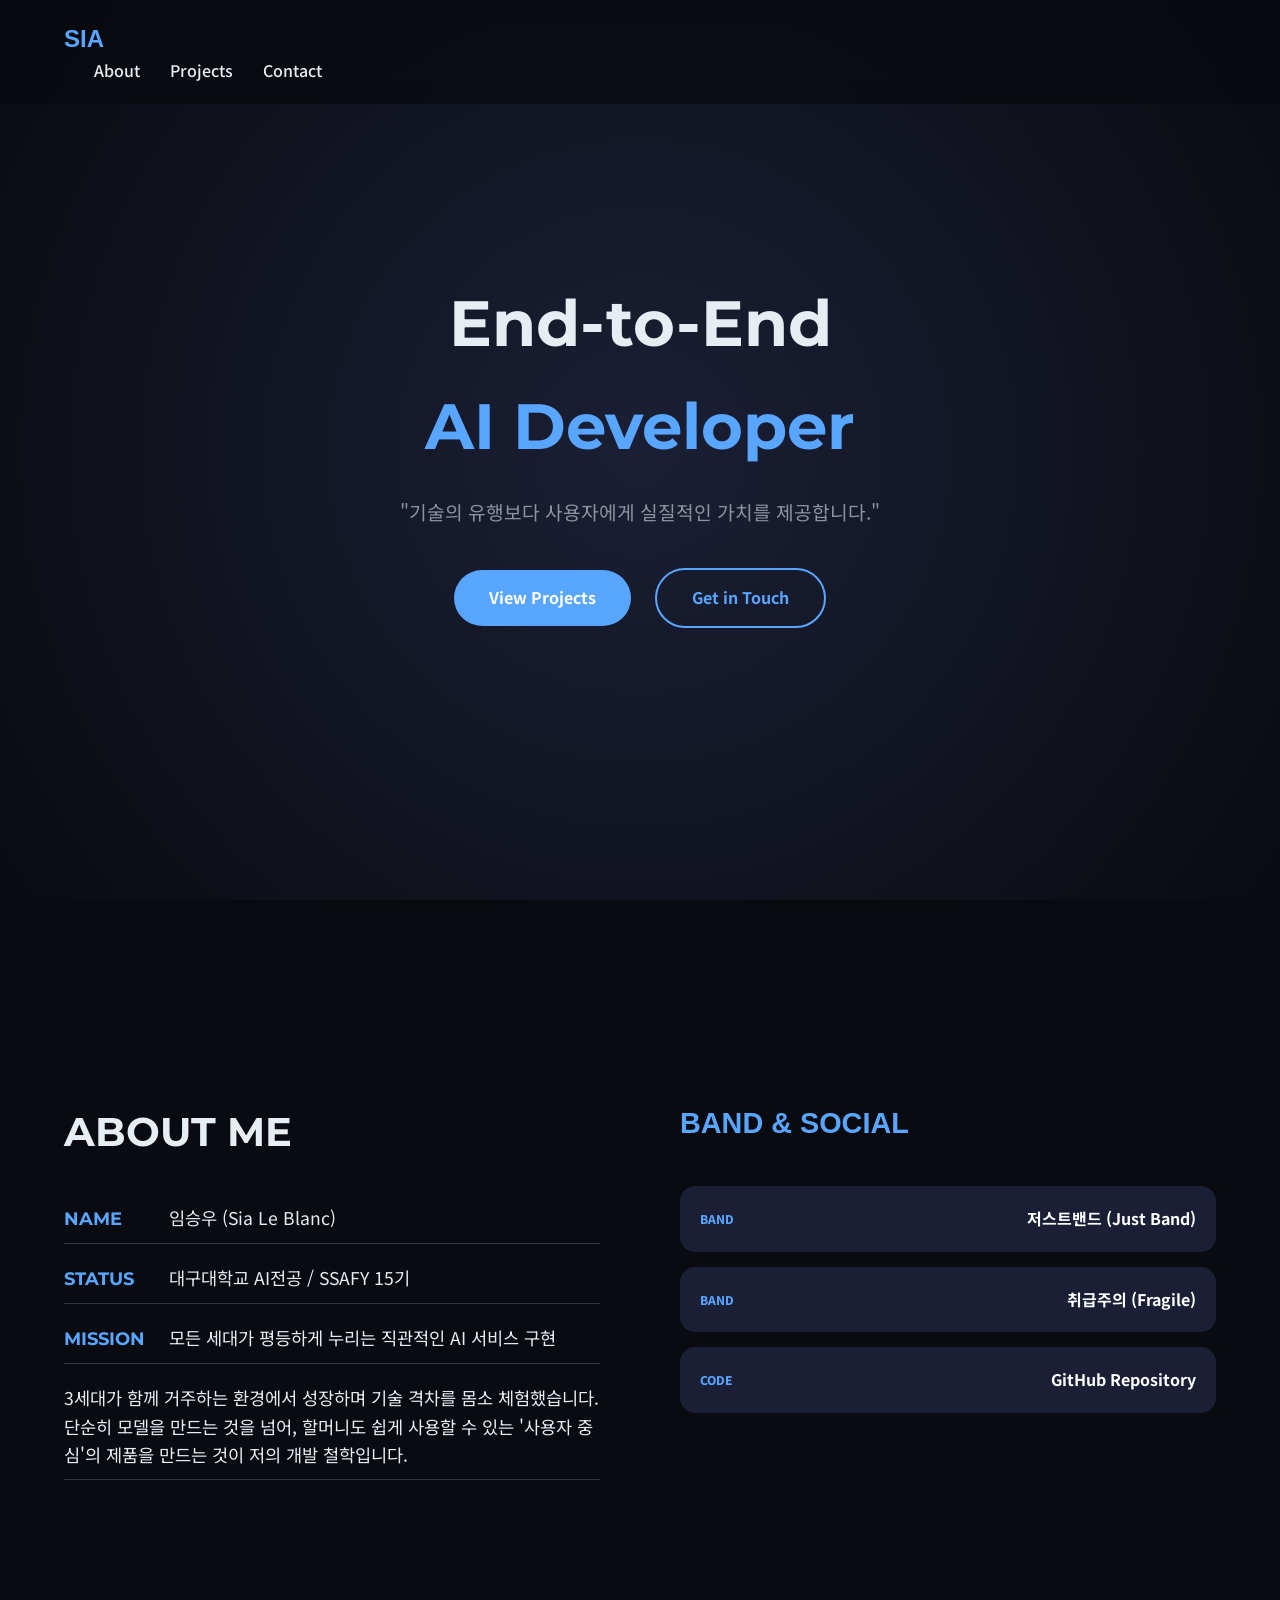
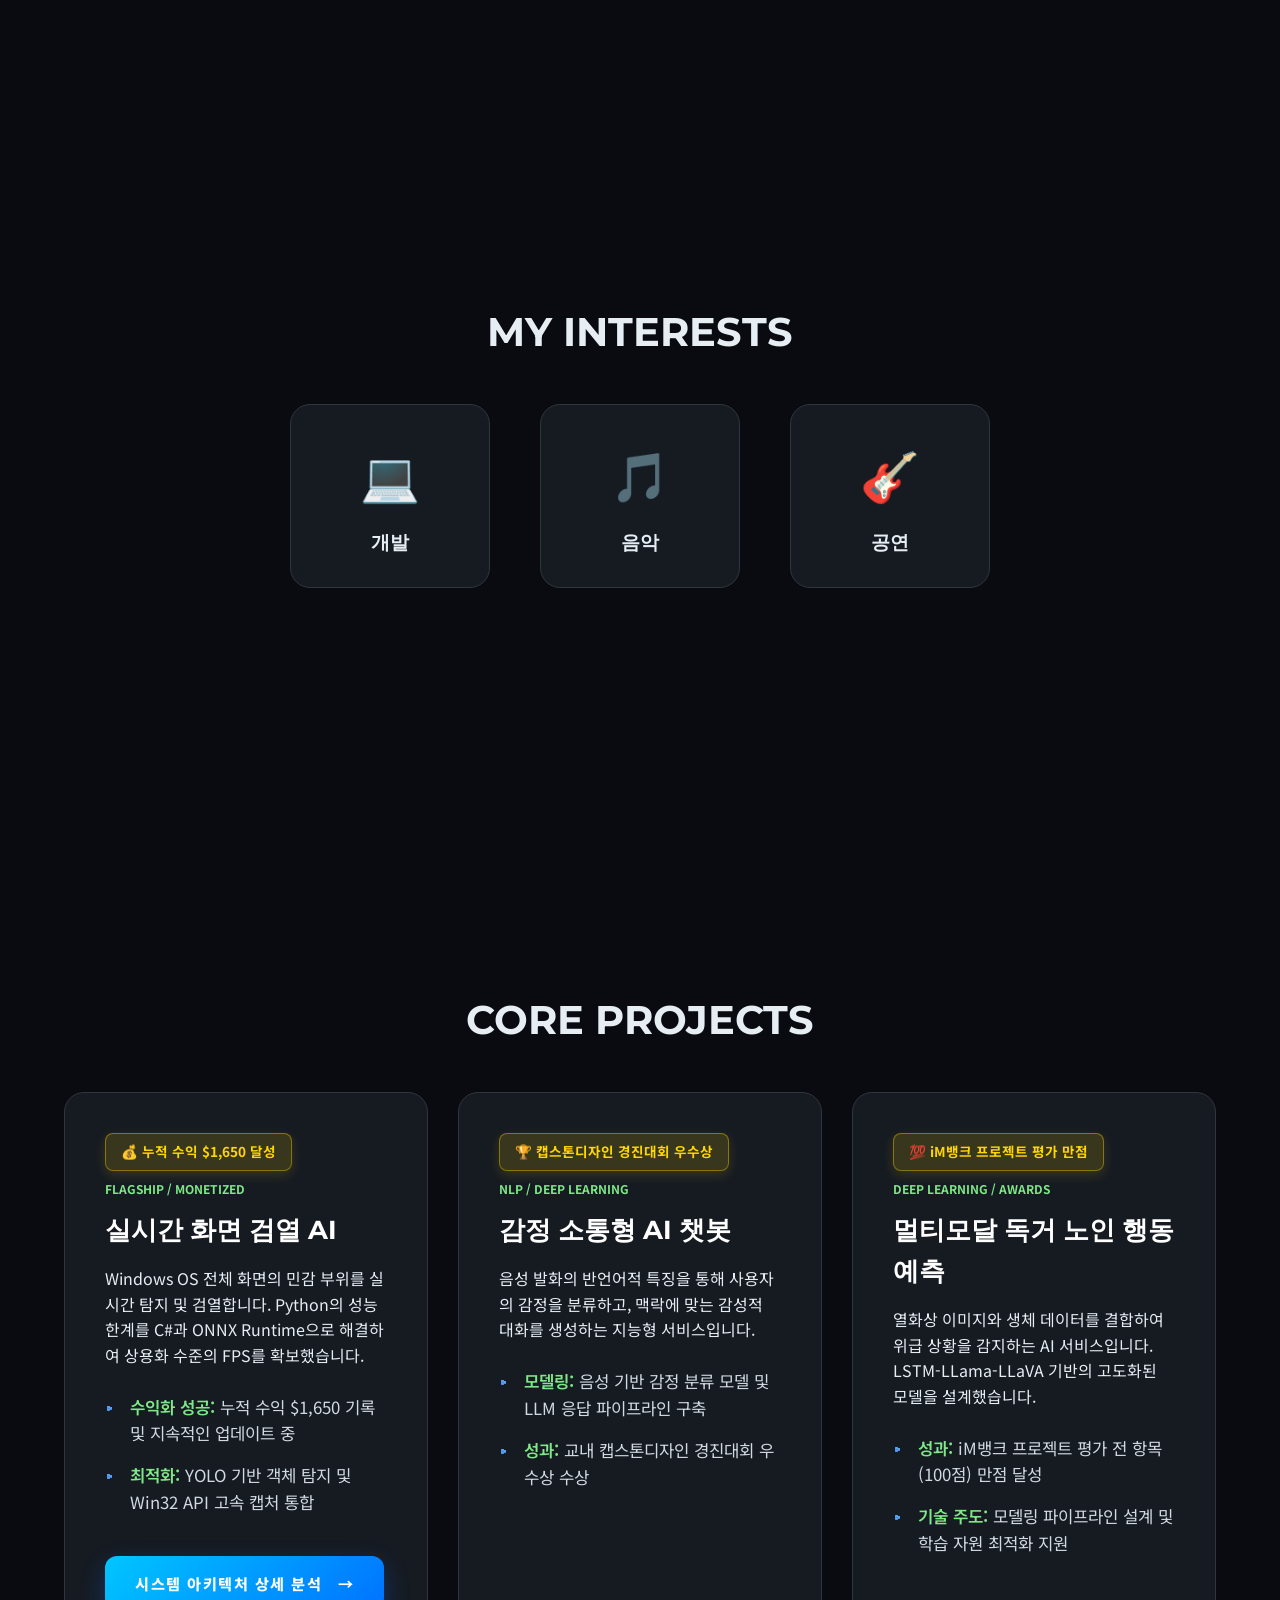
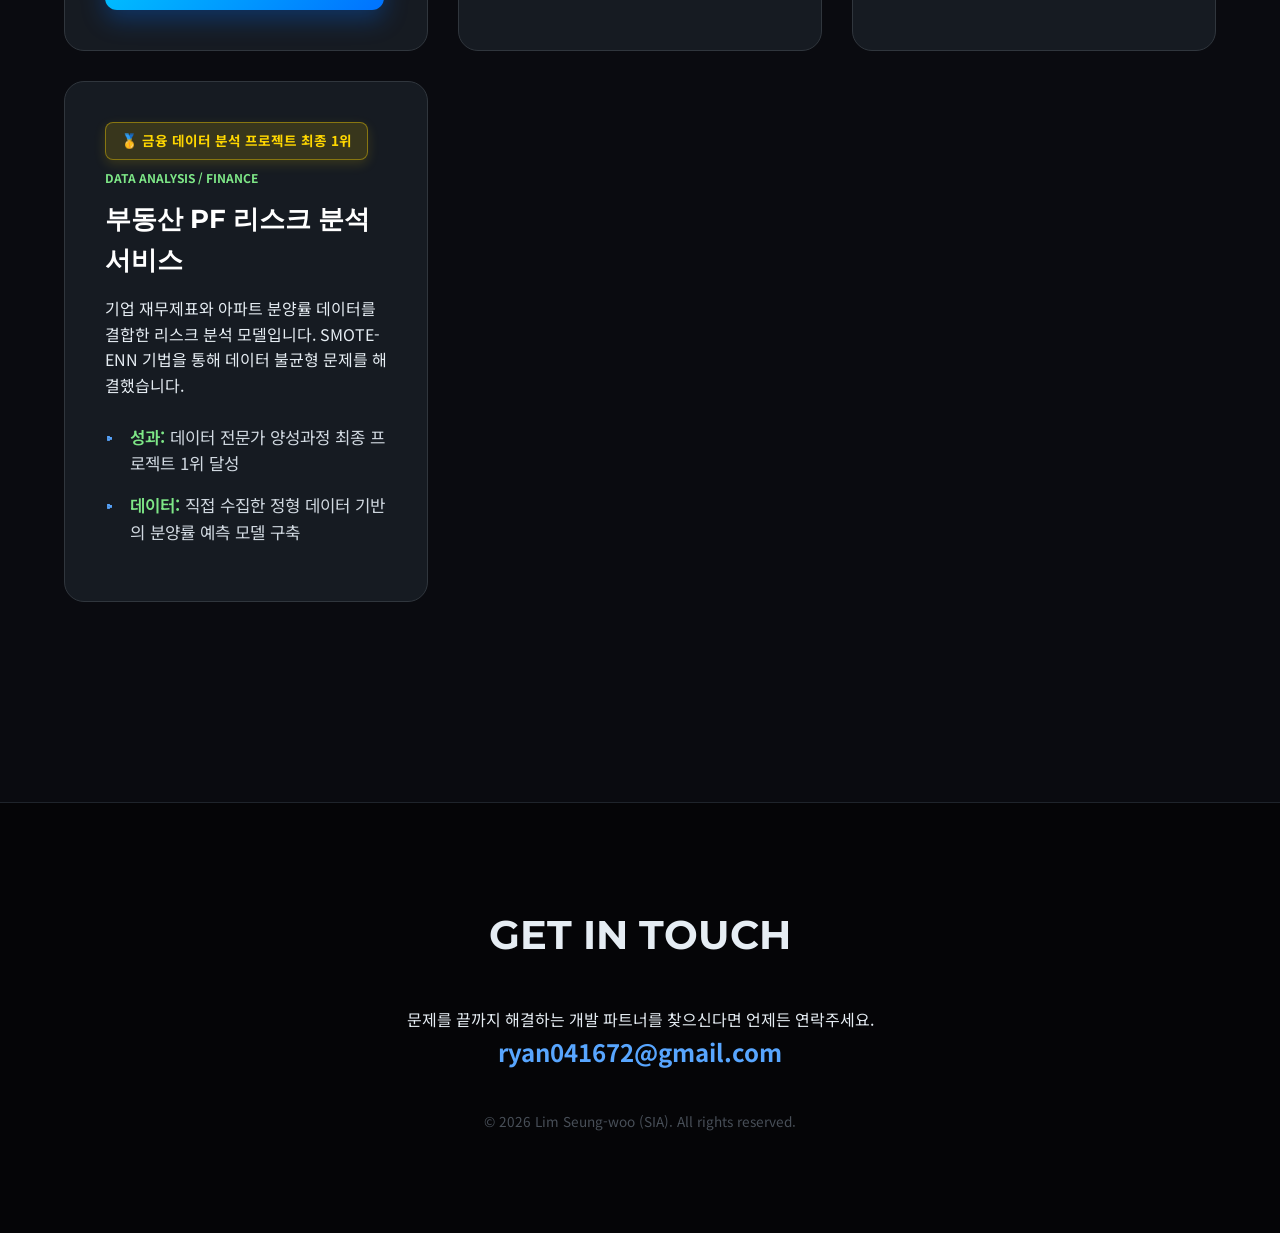
==== index.html @ 37a6b968 "자기소개" ====
<!DOCTYPE html>
<html lang="ko">
<head>
    <meta charset="UTF-8">
    <meta name="viewport" content="width=device-width, initial-scale=1.0">
    <title>임승우 | Sia Le Blanc Portfolio</title>
    
    <link rel="stylesheet" href="style.css">
    
    <link href="https://fonts.googleapis.com/css2?family=Montserrat:wght@700;800&family=Noto+Sans+KR:wght@300;500;700&family=Syncopate:wght@700&display=swap" rel="stylesheet">
    
    <style>
        /* 아키텍처 이동 버튼: 시각적 주목도를 극대화한 네온 그라데이션 */
        .btn-arch {
            display: inline-block;
            margin-top: 25px;
            padding: 15px 30px;
            background: linear-gradient(135deg, #00c6ff 0%, #0072ff 100%);
            color: #ffffff;
            text-decoration: none;
            border-radius: 12px;
            font-weight: 800;
            font-size: 0.95rem;
            text-transform: uppercase;
            letter-spacing: 1.5px;
            transition: all 0.4s cubic-bezier(0.175, 0.885, 0.32, 1.275);
            box-shadow: 0 10px 25px rgba(0, 114, 255, 0.3);
            border: none;
        }

        .btn-arch:hover {
            transform: translateY(-5px) scale(1.05);
            box-shadow: 0 15px 30px rgba(0, 198, 255, 0.5);
            filter: brightness(1.2);
        }

        .btn-arch span {
            margin-left: 10px;
            display: inline-block;
            transition: transform 0.3s ease;
        }

        .btn-arch:hover span {
            transform: translateX(8px);
        }

        /* 관심사 섹션 스타일 */
        .interest-grid {
            display: flex;
            justify-content: center;
            gap: 50px;
            margin-top: 40px;
            text-align: center;
        }

        .interest-item {
            flex: 1;
            max-width: 200px;
            padding: 30px 20px;
            background: var(--card-bg);
            border-radius: 20px;
            border: 1px solid #30363d;
            transition: transform 0.3s ease;
        }

        .interest-item:hover {
            transform: translateY(-10px);
            border-color: var(--accent-color);
        }

        .interest-emoji {
            font-size: 3rem;
            display: block;
            margin-bottom: 15px;
        }

        .interest-item h3 {
            font-family: 'Montserrat', sans-serif;
            font-size: 1.2rem;
            color: var(--text-color);
        }

        /* 성과 배지 스타일 */
        .award-badge {
            display: inline-flex;
            align-items: center;
            background: rgba(255, 215, 0, 0.15);
            color: #ffd700;
            padding: 7px 15px;
            border-radius: 8px;
            font-size: 0.85rem;
            font-weight: 700;
            margin-bottom: 8px;
            border: 1px solid rgba(255, 215, 0, 0.4);
            box-shadow: 0 4px 12px rgba(255, 215, 0, 0.15);
        }

        .tag {
            display: block;
            font-size: 0.75rem;
            font-weight: 700;
            color: var(--highlight-color);
            text-transform: uppercase;
            margin-bottom: 12px;
        }

        /* 프로젝트 성과 리스트 가독성 강화 */
        .achievements {
            margin-top: 25px;
            padding-left: 0;
            list-style: none;
        }

        .achievements li {
            position: relative;
            padding-left: 25px;
            margin-bottom: 15px;
            font-size: 1.05rem;
            color: #d1d9e1;
            font-weight: 400;
            line-height: 1.6;
        }

        .achievements li::before {
            content: '▹';
            position: absolute;
            left: 0;
            color: #58a6ff;
            font-weight: bold;
        }

        .achievements li strong {
            color: #7ee787;
            font-weight: 600;
        }

        section {
            padding: 100px 0;
        }
    </style>
</head>

<body>

    <header>
        <nav>
            <div class="logo">SIA</div>
            <ul>
                <li><a href="#about">About</a></li>
                <li><a href="#projects">Projects</a></li>
                <li><a href="#contact">Contact</a></li>
            </ul>
        </nav>
    </header>


    <section id="hero">
        <div class="hero-content">
            
            <h1>End-to-End <br><span class="highlight">AI Developer</span></h1>
            
            <p class="intro-text">"기술의 유행보다 사용자에게 실질적인 가치를 제공합니다."</p>
            
            <div class="hero-btns">
                <a href="#projects" class="btn primary">View Projects</a>
                <a href="mailto:ryan041672@gmail.com" class="btn secondary">Get in Touch</a>
            </div>
            
        </div>
    </section>


    <section id="about">
        <div class="container">
            <div class="profile-layout">
                
                <div class="profile-column about-info">
                    
                    <h2 class="section-title">ABOUT ME</h2>
                    
                    <div class="info-content">
                        
                        <p><strong>NAME</strong> <span>임승우 (Sia Le Blanc)</span></p>
                        <p><strong>STATUS</strong> <span>대구대학교 AI전공 / SSAFY 15기</span></p>
                        <p><strong>MISSION</strong> <span>모든 세대가 평등하게 누리는 직관적인 AI 서비스 구현</span></p>
                        
                        <div class="bio">
                            <p>
                                3세대가 함께 거주하는 환경에서 성장하며 기술 격차를 몸소 체험했습니다. 
                                단순히 모델을 만드는 것을 넘어, 할머니도 쉽게 사용할 수 있는 
                                '사용자 중심'의 제품을 만드는 것이 저의 개발 철학입니다.
                            </p>
                        </div>
                        
                    </div>
                    
                </div>

                <div class="profile-column social-info">
                    
                    <h2 class="section-title alt-font">BAND & SOCIAL</h2>
                    
                    <div class="social-list">
                        
                        <a href="https://www.instagram.com/just_band_5/" target="_blank" class="social-item">
                            <span class="category">BAND</span>
                            <span class="name">저스트밴드 (Just Band)</span>
                        </a>
                        
                        <a href="https://www.instagram.com/bandfragile/" target="_blank" class="social-item">
                            <span class="category">BAND</span>
                            <span class="name">취급주의 (Fragile)</span>
                        </a>
                        
                        <a href="https://github.com/Sia-Le-Blanc" target="_blank" class="social-item">
                            <span class="category">CODE</span>
                            <span class="name">GitHub Repository</span>
                        </a>
                        
                    </div>
                    
                </div>

            </div>
        </div>
    </section>


    <section id="interests">
        <div class="container">
            
            <h2 class="section-title center">MY INTERESTS</h2>
            
            <div class="interest-grid">
                
                <div class="interest-item">
                    <span class="interest-emoji">💻</span>
                    <h3>개발</h3>
                </div>
                
                <div class="interest-item">
                    <span class="interest-emoji">🎵</span>
                    <h3>음악</h3>
                </div>
                
                <div class="interest-item">
                    <span class="interest-emoji">🎸</span>
                    <h3>공연</h3>
                </div>
                
            </div>
            
        </div>
    </section>


    <section id="projects">
        <div class="container">
            
            <h2 class="section-title center">CORE PROJECTS</h2>
            
            <div class="project-grid">
                
                <div class="project-card featured">
                    
                    <div class="project-header">
                        <span class="award-badge">💰 누적 수익 $1,650 달성</span>
                        <span class="tag">Flagship / Monetized</span>
                        <h3>실시간 화면 검열 AI</h3>
                    </div>
                    
                    <p>
                        Windows OS 전체 화면의 민감 부위를 실시간 탐지 및 검열합니다. 
                        Python의 성능 한계를 C#과 ONNX Runtime으로 해결하여 상용화 수준의 FPS를 확보했습니다.
                    </p>
                    
                    <ul class="achievements">
                        <li><strong>수익화 성공:</strong> 누적 수익 $1,650 기록 및 지속적인 업데이트 중</li>
                        <li><strong>최적화:</strong> YOLO 기반 객체 탐지 및 Win32 API 고속 캡처 통합</li>
                    </ul>
                    
                    <div class="card-action">
                        <a href="architecture.html" class="btn-arch">시스템 아키텍처 상세 분석 <span>→</span></a>
                    </div>
                    
                </div>


                <div class="project-card">
                    
                    <div class="project-header">
                        <span class="award-badge">🏆 캡스톤디자인 경진대회 우수상</span>
                        <span class="tag">NLP / Deep Learning</span>
                        <h3>감정 소통형 AI 챗봇</h3>
                    </div>
                    
                    <p>
                        음성 발화의 반언어적 특징을 통해 사용자의 감정을 분류하고, 
                        맥락에 맞는 감성적 대화를 생성하는 지능형 서비스입니다.
                    </p>
                    
                    <ul class="achievements">
                        <li><strong>모델링:</strong> 음성 기반 감정 분류 모델 및 LLM 응답 파이프라인 구축</li>
                        <li><strong>성과:</strong> 교내 캡스톤디자인 경진대회 우수상 수상</li>
                    </ul>
                    
                </div>


                <div class="project-card">
                    
                    <div class="project-header">
                        <span class="award-badge">💯 iM뱅크 프로젝트 평가 만점</span>
                        <span class="tag">Deep Learning / Awards</span>
                        <h3>멀티모달 독거 노인 행동 예측</h3>
                    </div>
                    
                    <p>
                        열화상 이미지와 생체 데이터를 결합하여 위급 상황을 감지하는 AI 서비스입니다. 
                        LSTM-LLama-LLaVA 기반의 고도화된 모델을 설계했습니다.
                    </p>
                    
                    <ul class="achievements">
                        <li><strong>성과:</strong> iM뱅크 프로젝트 평가 전 항목(100점) 만점 달성</li>
                        <li><strong>기술 주도:</strong> 모델링 파이프라인 설계 및 학습 자원 최적화 지원</li>
                    </ul>
                    
                </div>


                <div class="project-card">
                    
                    <div class="project-header">
                        <span class="award-badge">🥇 금융 데이터 분석 프로젝트 최종 1위</span>
                        <span class="tag">Data Analysis / Finance</span>
                        <h3>부동산 PF 리스크 분석 서비스</h3>
                    </div>
                    
                    <p>
                        기업 재무제표와 아파트 분양률 데이터를 결합한 리스크 분석 모델입니다. 
                        SMOTE-ENN 기법을 통해 데이터 불균형 문제를 해결했습니다.
                    </p>
                    
                    <ul class="achievements">
                        <li><strong>성과:</strong> 데이터 전문가 양성과정 최종 프로젝트 1위 달성</li>
                        <li><strong>데이터:</strong> 직접 수집한 정형 데이터 기반의 분양률 예측 모델 구축</li>
                    </ul>
                    
                </div>

            </div>
            
        </div>
    </section>


    <footer id="contact">
        <div class="container text-center">
            
            <h2 class="section-title">GET IN TOUCH</h2>
            
            <p>문제를 끝까지 해결하는 개발 파트너를 찾으신다면 언제든 연락주세요.</p>
            
            <div class="footer-links">
                <a href="mailto:ryan041672@gmail.com" class="contact-email">ryan041672@gmail.com</a>
            </div>
            
            <p class="copyright">&copy; 2026 Lim Seung-woo (SIA). All rights reserved.</p>
            
        </div>
    </footer>


    <script src="script.js"></script>

</body>
</html>
---- style.css ----
:root {
    --bg-color: #0a0b10;
    --card-bg: #161b22;
    --text-color: #e6edf3;
    --accent-color: #58a6ff;
    --highlight-color: #7ee787;
    --transition: 0.3s ease;
}

* { margin: 0; padding: 0; box-sizing: border-box; }
html { scroll-behavior: smooth; }

body {
    background-color: var(--bg-color);
    color: var(--text-color);
    font-family: 'Noto Sans KR', sans-serif;
    line-height: 1.6;
}

.container { width: 90%; max-width: 1200px; margin: 0 auto; padding: 100px 0; }
.text-center { text-align: center; }

/* 헤더 */
header {
    width: 100%; padding: 20px 5%;
    display: flex; justify-content: space-between; align-items: center;
    position: fixed; top: 0; z-index: 1000;
    background: rgba(10, 11, 16, 0.85); backdrop-filter: blur(10px);
}

.logo { font-family: 'Syncopate', sans-serif; font-size: 1.5rem; font-weight: 800; color: var(--accent-color); }
nav ul { display: flex; list-style: none; }
nav ul li { margin-left: 30px; }
nav ul li a { color: var(--text-color); text-decoration: none; font-weight: 500; transition: var(--transition); }
nav ul li a:hover { color: var(--accent-color); }

/* 히어로 */
#hero {
    height: 100vh; display: flex; align-items: center; justify-content: center;
    background: radial-gradient(circle at center, #1a1f35 0%, #0a0b10 100%);
    text-align: center;
}

h1 { font-family: 'Montserrat', sans-serif; font-size: 4rem; margin-bottom: 20px; }
.highlight { color: var(--accent-color); }
.intro-text { font-size: 1.2rem; color: #8b949e; margin-bottom: 40px; }

.btn {
    padding: 15px 35px; border-radius: 30px; text-decoration: none;
    font-weight: 700; transition: var(--transition); display: inline-block; margin: 0 10px;
}
.primary { background: var(--accent-color); color: white; }
.secondary { border: 2px solid var(--accent-color); color: var(--accent-color); }
.btn:hover { transform: translateY(-5px); box-shadow: 0 10px 20px rgba(88, 166, 255, 0.2); }

/* 프로필 (About & Social) */
.profile-layout { display: flex; gap: 80px; }
.profile-column { flex: 1; }
.section-title { font-family: 'Montserrat', sans-serif; font-size: 2.5rem; margin-bottom: 40px; }
.center { text-align: center; }

.info-content p { font-size: 1.1rem; margin-bottom: 20px; border-bottom: 1px solid #30363d; padding-bottom: 10px; }
.info-content strong { display: inline-block; width: 100px; color: var(--accent-color); font-family: 'Montserrat', sans-serif; }

.alt-font { font-family: 'Syncopate', sans-serif; font-size: 1.8rem; color: var(--accent-color); }
.social-list { display: flex; flex-direction: column; gap: 15px; }
.social-item {
    background: #1a1f35; padding: 20px; border-radius: 15px;
    display: flex; justify-content: space-between; align-items: center;
    text-decoration: none; transition: var(--transition);
}
.social-item:hover { transform: translateX(10px); background: #232a47; border: 1px solid var(--accent-color); }
.social-item .category { font-size: 0.75rem; font-weight: 800; color: var(--accent-color); }
.social-item .name { font-weight: 700; color: white; }

/* 프로젝트 */
.project-grid { display: grid; grid-template-columns: repeat(auto-fit, minmax(320px, 1fr)); gap: 30px; }
.project-card {
    background: var(--card-bg); padding: 40px; border-radius: 20px;
    border: 1px solid #30363d; transition: var(--transition);
}
.project-card:hover { transform: translateY(-10px); border-color: var(--accent-color); }
.tag { font-size: 0.75rem; font-weight: 700; color: var(--highlight-color); text-transform: uppercase; }
.project-card h3 { font-family: 'Montserrat', sans-serif; margin: 10px 0 15px; font-size: 1.6rem; color: white; }
.achievements { margin-top: 20px; padding-left: 20px; color: #8b949e; font-size: 0.95rem; }
.achievements li { margin-bottom: 8px; }

/* 푸터 */
footer { background: #050507; border-top: 1px solid #1f242b; }
.contact-email { font-size: 1.5rem; color: var(--accent-color); text-decoration: none; font-weight: 700; }
.copyright { margin-top: 40px; color: #484f58; font-size: 0.85rem; }

@media (max-width: 900px) {
    .profile-layout { flex-direction: column; }
    h1 { font-size: 3rem; }
}
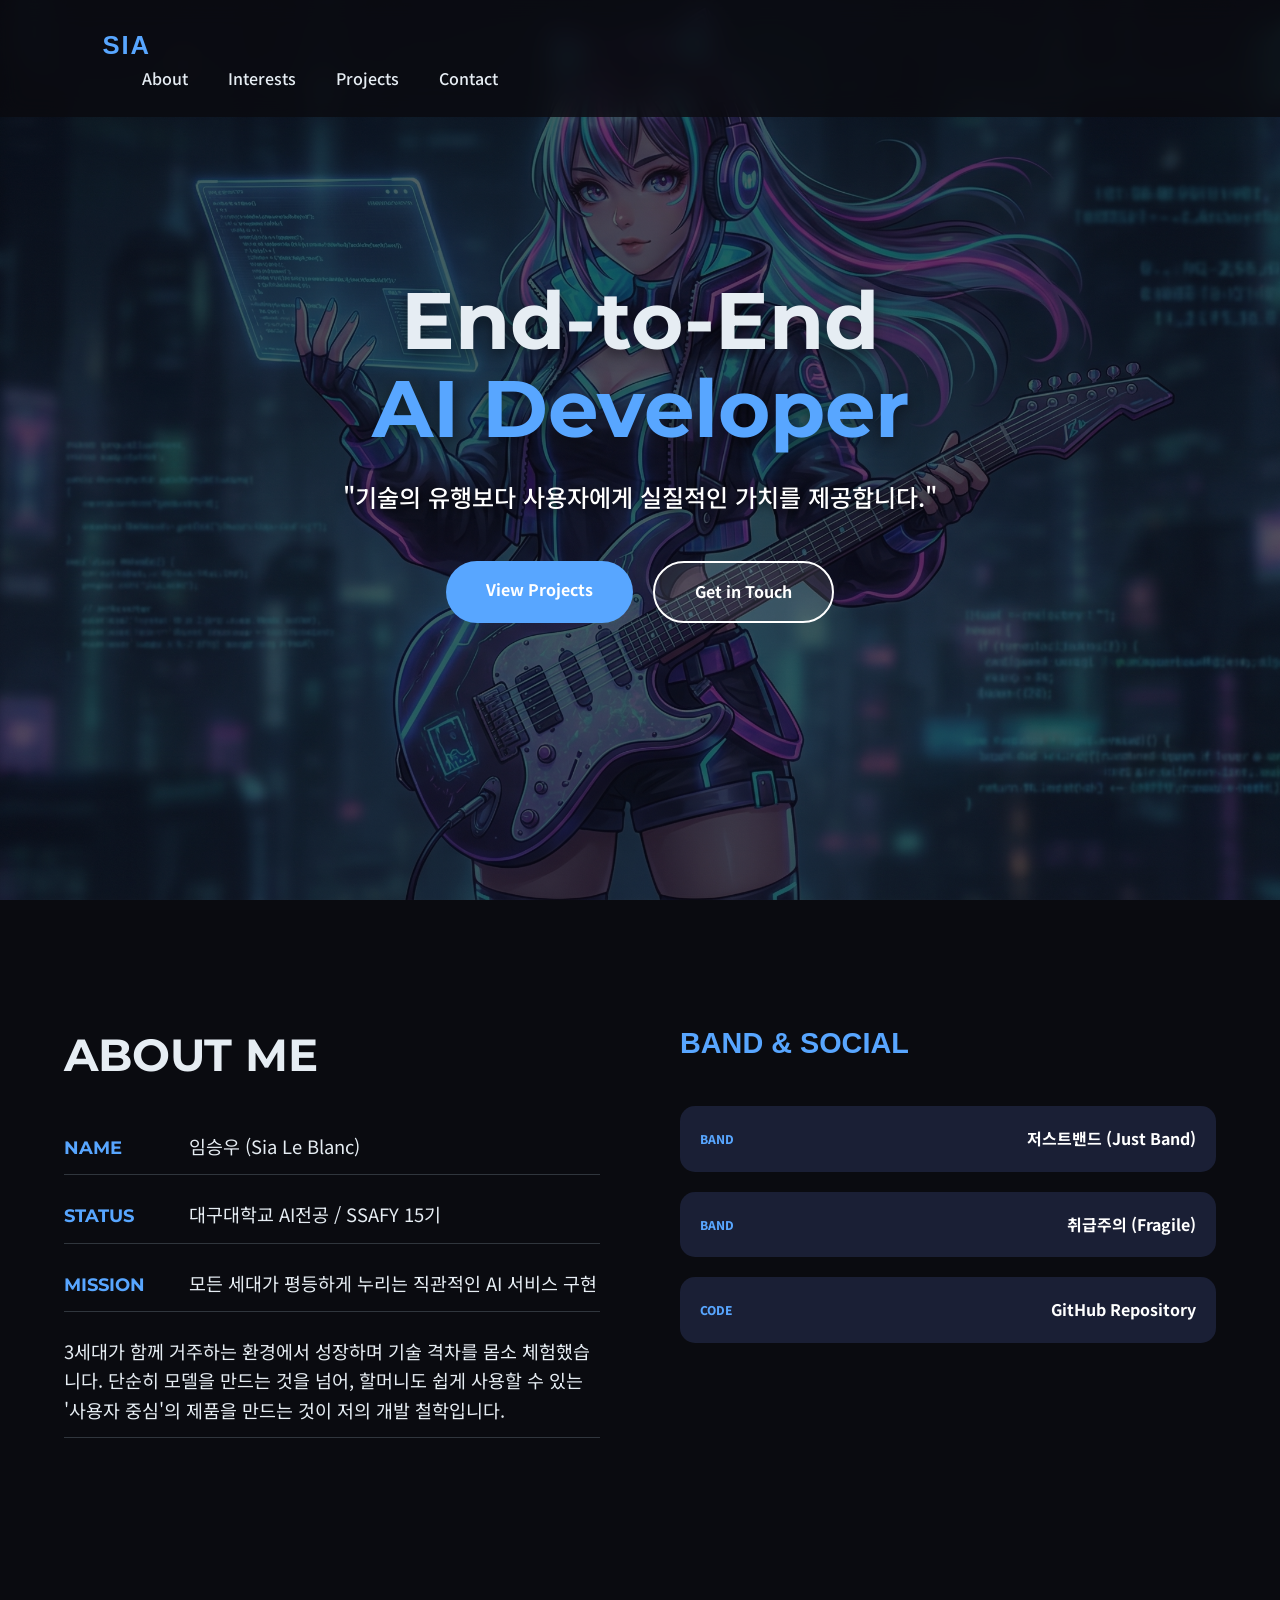
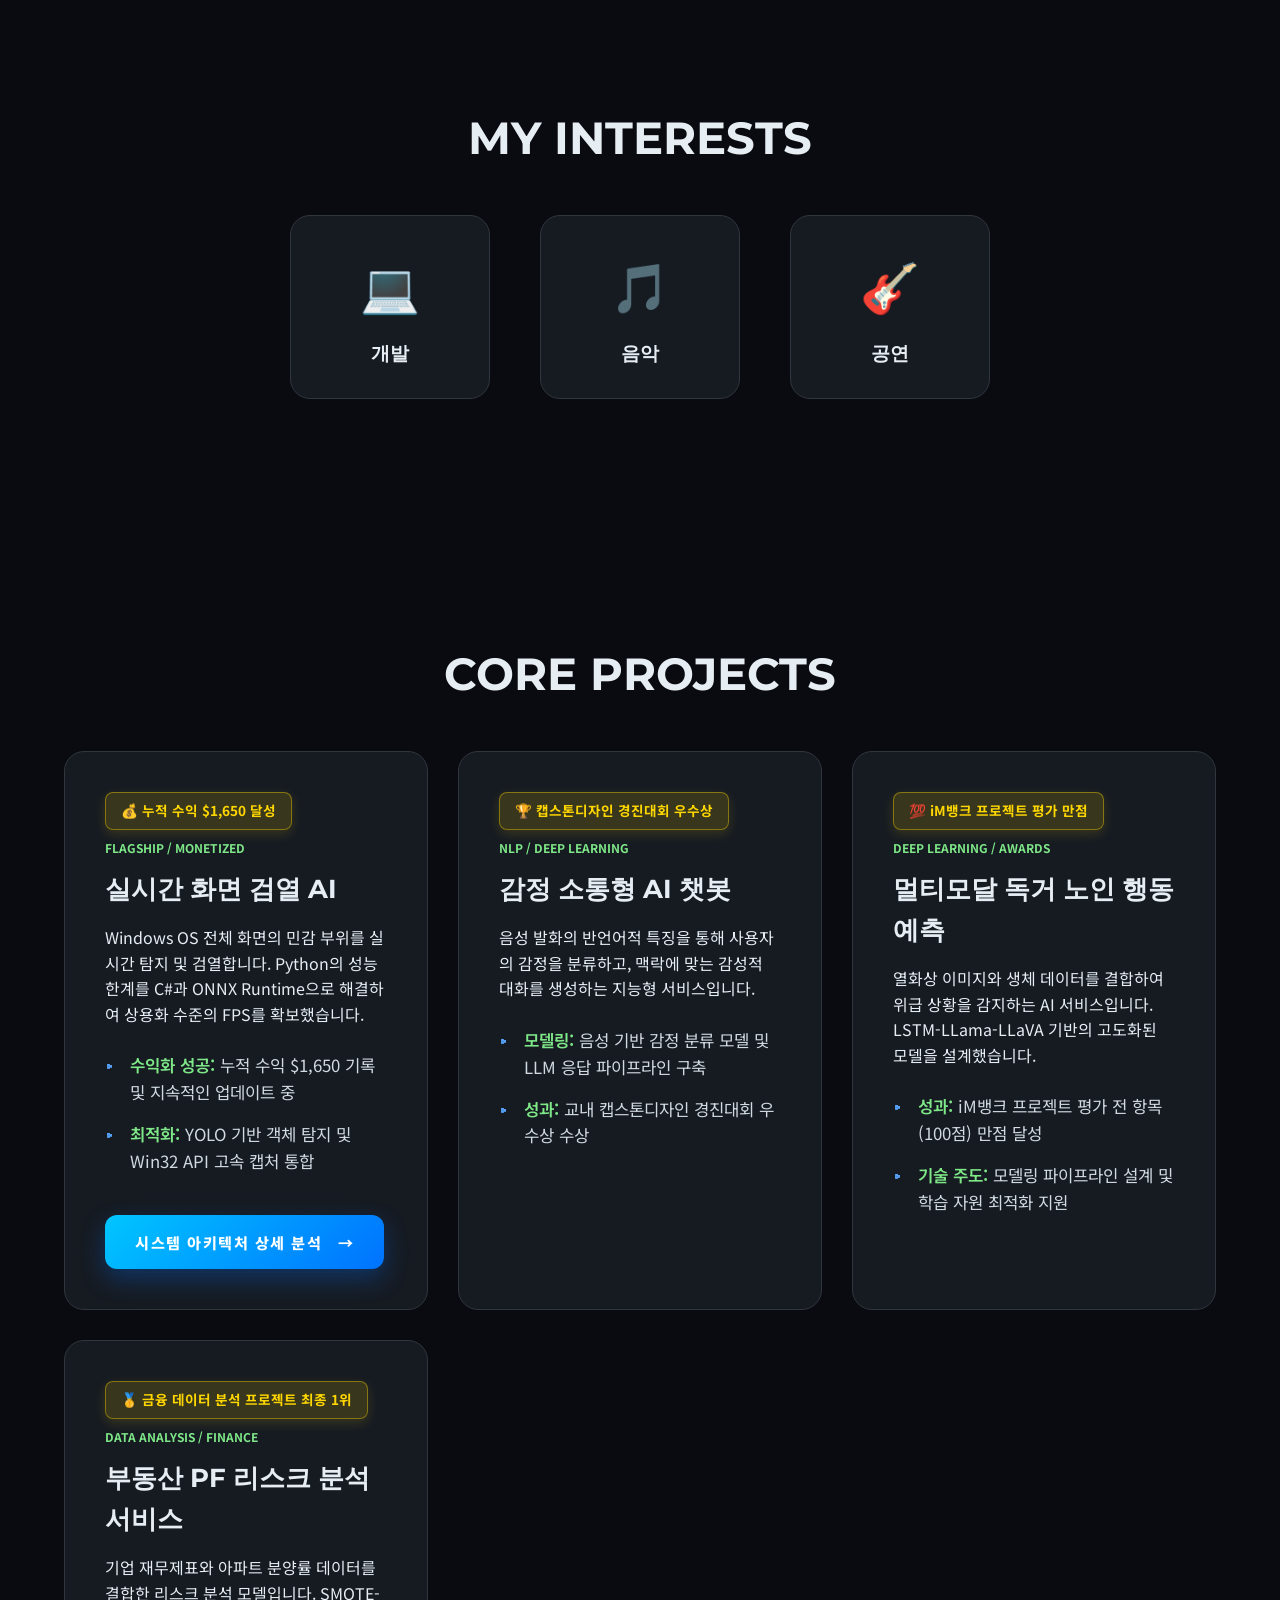
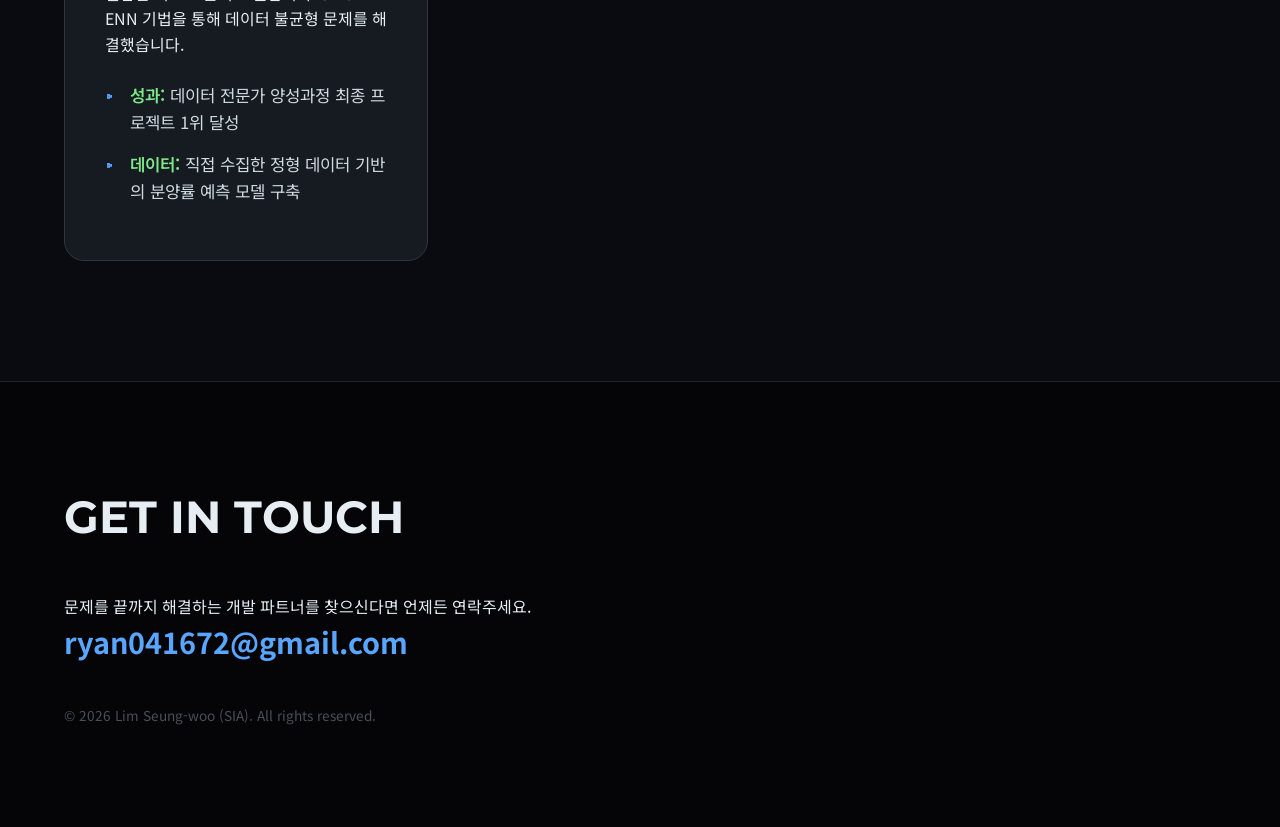
==== commit 5c3a658d: "end" ====
--- a/index.html
+++ b/index.html
@@ -44,43 +44,7 @@
             transform: translateX(8px);
         }
 
-        /* 관심사 섹션 스타일 */
-        .interest-grid {
-            display: flex;
-            justify-content: center;
-            gap: 50px;
-            margin-top: 40px;
-            text-align: center;
-        }
-
-        .interest-item {
-            flex: 1;
-            max-width: 200px;
-            padding: 30px 20px;
-            background: var(--card-bg);
-            border-radius: 20px;
-            border: 1px solid #30363d;
-            transition: transform 0.3s ease;
-        }
-
-        .interest-item:hover {
-            transform: translateY(-10px);
-            border-color: var(--accent-color);
-        }
-
-        .interest-emoji {
-            font-size: 3rem;
-            display: block;
-            margin-bottom: 15px;
-        }
-
-        .interest-item h3 {
-            font-family: 'Montserrat', sans-serif;
-            font-size: 1.2rem;
-            color: var(--text-color);
-        }
-
-        /* 성과 배지 스타일 */
+        /* 성과 배지 스타일: 각 프로젝트의 핵심 성과 강조 */
         .award-badge {
             display: inline-flex;
             align-items: center;
@@ -90,11 +54,12 @@
             border-radius: 8px;
             font-size: 0.85rem;
             font-weight: 700;
-            margin-bottom: 8px;
+            margin-bottom: 8px; /* 태그와의 간격 */
             border: 1px solid rgba(255, 215, 0, 0.4);
             box-shadow: 0 4px 12px rgba(255, 215, 0, 0.15);
         }
 
+        /* 태그 스타일: 줄바꿈을 위해 display: block 설정 */
         .tag {
             display: block;
             font-size: 0.75rem;
@@ -116,7 +81,7 @@
             padding-left: 25px;
             margin-bottom: 15px;
             font-size: 1.05rem;
-            color: #d1d9e1;
+            color: #d1d9e1; /* 밝고 선명한 실버 블루 */
             font-weight: 400;
             line-height: 1.6;
         }
@@ -134,8 +99,44 @@
             font-weight: 600;
         }
 
+        /* 관심사 섹션 스타일 */
+        .interest-grid {
+            display: flex;
+            justify-content: center;
+            gap: 50px;
+            margin-top: 40px;
+            text-align: center;
+        }
+
+        .interest-item {
+            flex: 1;
+            max-width: 200px;
+            padding: 30px 20px;
+            background: var(--card-bg);
+            border-radius: 20px;
+            border: 1px solid #30363d;
+            transition: transform 0.3s ease;
+        }
+
+        .interest-item:hover {
+            transform: translateY(-10px);
+            border-color: var(--accent-color);
+        }
+
+        .interest-emoji {
+            font-size: 3rem;
+            display: block;
+            margin-bottom: 15px;
+        }
+
+        .interest-item h3 {
+            font-family: 'Montserrat', sans-serif;
+            font-size: 1.2rem;
+            color: var(--text-color);
+        }
+
         section {
-            padding: 100px 0;
+            padding: 120px 0;
         }
     </style>
 </head>
@@ -147,6 +148,7 @@
             <div class="logo">SIA</div>
             <ul>
                 <li><a href="#about">About</a></li>
+                <li><a href="#interests">Interests</a></li>
                 <li><a href="#projects">Projects</a></li>
                 <li><a href="#contact">Contact</a></li>
             </ul>
@@ -155,6 +157,7 @@
 
 
     <section id="hero">
+        <div class="hero-overlay"></div>
         <div class="hero-content">
             
             <h1>End-to-End <br><span class="highlight">AI Developer</span></h1>
--- a/style.css
+++ b/style.css
@@ -1,4 +1,7 @@
-:root {
+/* ---------------------------------------------------------
+   1. 기본 설정 및 변수
+   --------------------------------------------------------- */
+   :root {
     --bg-color: #0a0b10;
     --card-bg: #161b22;
     --text-color: #e6edf3;
@@ -7,90 +10,296 @@
     --transition: 0.3s ease;
 }
 
-* { margin: 0; padding: 0; box-sizing: border-box; }
-html { scroll-behavior: smooth; }
+* {
+    margin: 0;
+    padding: 0;
+    box-sizing: border-box;
+}
+
+html {
+    scroll-behavior: smooth;
+}
 
 body {
     background-color: var(--bg-color);
     color: var(--text-color);
     font-family: 'Noto Sans KR', sans-serif;
     line-height: 1.6;
-}
-
-.container { width: 90%; max-width: 1200px; margin: 0 auto; padding: 100px 0; }
-.text-center { text-align: center; }
-
-/* 헤더 */
+    overflow-x: hidden;
+}
+
+/* ---------------------------------------------------------
+   2. 네비게이션
+   --------------------------------------------------------- */
 header {
-    width: 100%; padding: 20px 5%;
-    display: flex; justify-content: space-between; align-items: center;
-    position: fixed; top: 0; z-index: 1000;
-    background: rgba(10, 11, 16, 0.85); backdrop-filter: blur(10px);
-}
-
-.logo { font-family: 'Syncopate', sans-serif; font-size: 1.5rem; font-weight: 800; color: var(--accent-color); }
-nav ul { display: flex; list-style: none; }
-nav ul li { margin-left: 30px; }
-nav ul li a { color: var(--text-color); text-decoration: none; font-weight: 500; transition: var(--transition); }
-nav ul li a:hover { color: var(--accent-color); }
-
-/* 히어로 */
+    width: 100%;
+    padding: 25px 8%;
+    display: flex;
+    justify-content: space-between;
+    align-items: center;
+    position: fixed;
+    top: 0;
+    z-index: 1000;
+    background: rgba(10, 11, 16, 0.8);
+    backdrop-filter: blur(12px);
+    transition: var(--transition);
+}
+
+.logo {
+    font-family: 'Syncopate', sans-serif;
+    font-size: 1.6rem;
+    font-weight: 800;
+    color: var(--accent-color);
+    letter-spacing: 2px;
+}
+
+nav ul {
+    display: flex;
+    list-style: none;
+}
+
+nav ul li {
+    margin-left: 40px;
+}
+
+nav ul li a {
+    color: var(--text-color);
+    text-decoration: none;
+    font-weight: 500;
+    transition: var(--transition);
+}
+
+nav ul li a:hover {
+    color: var(--accent-color);
+}
+
+/* ---------------------------------------------------------
+   3. 히어로 섹션 (배경 이미지 img2.png 적용)
+   --------------------------------------------------------- */
 #hero {
-    height: 100vh; display: flex; align-items: center; justify-content: center;
-    background: radial-gradient(circle at center, #1a1f35 0%, #0a0b10 100%);
+    position: relative;
+    height: 100vh;
+    display: flex;
+    align-items: center;
+    justify-content: center;
+    background-image: url('img2.png'); /* 캐릭터 이미지 */
+    background-size: cover;
+    background-position: center;
+    background-attachment: fixed;
     text-align: center;
-}
-
-h1 { font-family: 'Montserrat', sans-serif; font-size: 4rem; margin-bottom: 20px; }
-.highlight { color: var(--accent-color); }
-.intro-text { font-size: 1.2rem; color: #8b949e; margin-bottom: 40px; }
+    overflow: hidden;
+}
+
+/* 텍스트 가독성을 위한 어두운 오버레이 */
+.hero-overlay {
+    position: absolute;
+    top: 0;
+    left: 0;
+    width: 100%;
+    height: 100%;
+    background: rgba(10, 11, 16, 0.65);
+    z-index: 1;
+}
+
+.hero-content {
+    position: relative;
+    z-index: 2;
+    padding: 0 20px;
+}
+
+h1 {
+    font-family: 'Montserrat', sans-serif;
+    font-size: clamp(3rem, 10vw, 5rem);
+    line-height: 1.1;
+    margin-bottom: 25px;
+    text-shadow: 0 5px 15px rgba(0, 0, 0, 0.5);
+}
+
+.highlight {
+    color: var(--accent-color);
+}
+
+.intro-text {
+    font-size: 1.5rem;
+    color: #ffffff;
+    margin-bottom: 45px;
+    font-weight: 500;
+    text-shadow: 0 2px 10px rgba(0, 0, 0, 0.8);
+}
+
+.hero-btns {
+    display: flex;
+    justify-content: center;
+    gap: 20px;
+}
 
 .btn {
-    padding: 15px 35px; border-radius: 30px; text-decoration: none;
-    font-weight: 700; transition: var(--transition); display: inline-block; margin: 0 10px;
-}
-.primary { background: var(--accent-color); color: white; }
-.secondary { border: 2px solid var(--accent-color); color: var(--accent-color); }
-.btn:hover { transform: translateY(-5px); box-shadow: 0 10px 20px rgba(88, 166, 255, 0.2); }
-
-/* 프로필 (About & Social) */
-.profile-layout { display: flex; gap: 80px; }
-.profile-column { flex: 1; }
-.section-title { font-family: 'Montserrat', sans-serif; font-size: 2.5rem; margin-bottom: 40px; }
-.center { text-align: center; }
-
-.info-content p { font-size: 1.1rem; margin-bottom: 20px; border-bottom: 1px solid #30363d; padding-bottom: 10px; }
-.info-content strong { display: inline-block; width: 100px; color: var(--accent-color); font-family: 'Montserrat', sans-serif; }
-
-.alt-font { font-family: 'Syncopate', sans-serif; font-size: 1.8rem; color: var(--accent-color); }
-.social-list { display: flex; flex-direction: column; gap: 15px; }
+    padding: 16px 40px;
+    border-radius: 50px;
+    text-decoration: none;
+    font-weight: 700;
+    transition: var(--transition);
+}
+
+.primary {
+    background: var(--accent-color);
+    color: white;
+}
+
+.secondary {
+    border: 2px solid white;
+    color: white;
+    background: rgba(255, 255, 255, 0.1);
+}
+
+.btn:hover {
+    transform: translateY(-5px);
+    box-shadow: 0 10px 20px rgba(0, 0, 0, 0.3);
+}
+
+/* ---------------------------------------------------------
+   4. 프로필 섹션 (About)
+   --------------------------------------------------------- */
+.container {
+    width: 90%;
+    max-width: 1200px;
+    margin: 0 auto;
+}
+
+.profile-layout {
+    display: flex;
+    gap: 80px;
+    align-items: flex-start;
+}
+
+.profile-column {
+    flex: 1;
+}
+
+.section-title {
+    font-family: 'Montserrat', sans-serif;
+    font-size: 2.8rem;
+    margin-bottom: 40px;
+}
+
+.center {
+    text-align: center;
+}
+
+.info-content p {
+    font-size: 1.15rem;
+    margin-bottom: 25px;
+    border-bottom: 1px solid #30363d;
+    padding-bottom: 12px;
+}
+
+.info-content strong {
+    width: 120px;
+    display: inline-block;
+    color: var(--accent-color);
+    font-family: 'Montserrat', sans-serif;
+}
+
+.alt-font {
+    font-family: 'Syncopate', sans-serif;
+    font-size: 1.8rem;
+    color: var(--accent-color);
+}
+
+.social-list {
+    display: flex;
+    flex-direction: column;
+    gap: 20px;
+}
+
 .social-item {
-    background: #1a1f35; padding: 20px; border-radius: 15px;
-    display: flex; justify-content: space-between; align-items: center;
-    text-decoration: none; transition: var(--transition);
-}
-.social-item:hover { transform: translateX(10px); background: #232a47; border: 1px solid var(--accent-color); }
-.social-item .category { font-size: 0.75rem; font-weight: 800; color: var(--accent-color); }
-.social-item .name { font-weight: 700; color: white; }
-
-/* 프로젝트 */
-.project-grid { display: grid; grid-template-columns: repeat(auto-fit, minmax(320px, 1fr)); gap: 30px; }
+    background: #1a1f35;
+    padding: 20px;
+    border-radius: 15px;
+    display: flex;
+    justify-content: space-between;
+    align-items: center;
+    text-decoration: none;
+    transition: var(--transition);
+}
+
+.social-item:hover {
+    transform: translateX(10px);
+    background: #232a47;
+    border: 1px solid var(--accent-color);
+}
+
+.social-item .category {
+    font-size: 0.75rem;
+    font-weight: 800;
+    color: var(--accent-color);
+}
+
+.social-item .name {
+    font-weight: 700;
+    color: white;
+}
+
+/* ---------------------------------------------------------
+   5. 프로젝트 섹션
+   --------------------------------------------------------- */
+.project-grid {
+    display: grid;
+    grid-template-columns: repeat(auto-fit, minmax(320px, 1fr));
+    gap: 30px;
+}
+
 .project-card {
-    background: var(--card-bg); padding: 40px; border-radius: 20px;
-    border: 1px solid #30363d; transition: var(--transition);
-}
-.project-card:hover { transform: translateY(-10px); border-color: var(--accent-color); }
-.tag { font-size: 0.75rem; font-weight: 700; color: var(--highlight-color); text-transform: uppercase; }
-.project-card h3 { font-family: 'Montserrat', sans-serif; margin: 10px 0 15px; font-size: 1.6rem; color: white; }
-.achievements { margin-top: 20px; padding-left: 20px; color: #8b949e; font-size: 0.95rem; }
-.achievements li { margin-bottom: 8px; }
-
-/* 푸터 */
-footer { background: #050507; border-top: 1px solid #1f242b; }
-.contact-email { font-size: 1.5rem; color: var(--accent-color); text-decoration: none; font-weight: 700; }
-.copyright { margin-top: 40px; color: #484f58; font-size: 0.85rem; }
-
-@media (max-width: 900px) {
-    .profile-layout { flex-direction: column; }
-    h1 { font-size: 3rem; }
+    background: var(--card-bg);
+    padding: 40px;
+    border-radius: 20px;
+    border: 1px solid #30363d;
+    transition: var(--transition);
+}
+
+.project-card:hover {
+    transform: translateY(-10px);
+    border-color: var(--accent-color);
+}
+
+.project-card h3 {
+    font-family: 'Montserrat', sans-serif;
+    margin: 10px 0 15px;
+    font-size: 1.6rem;
+}
+
+/* ---------------------------------------------------------
+   6. 푸터 및 연락처
+   --------------------------------------------------------- */
+footer {
+    padding: 100px 0;
+    background: #050507;
+    border-top: 1px solid #1f242b;
+}
+
+.contact-email {
+    font-size: 1.8rem;
+    color: var(--accent-color);
+    text-decoration: none;
+    font-weight: 700;
+}
+
+.copyright {
+    margin-top: 40px;
+    color: #484f58;
+    font-size: 0.85rem;
+}
+
+/* ---------------------------------------------------------
+   7. 반응형 디자인
+   --------------------------------------------------------- */
+@media (max-width: 992px) {
+    .profile-layout {
+        flex-direction: column;
+    }
+    
+    .interest-grid {
+        flex-direction: column;
+        align-items: center;
+    }
 }
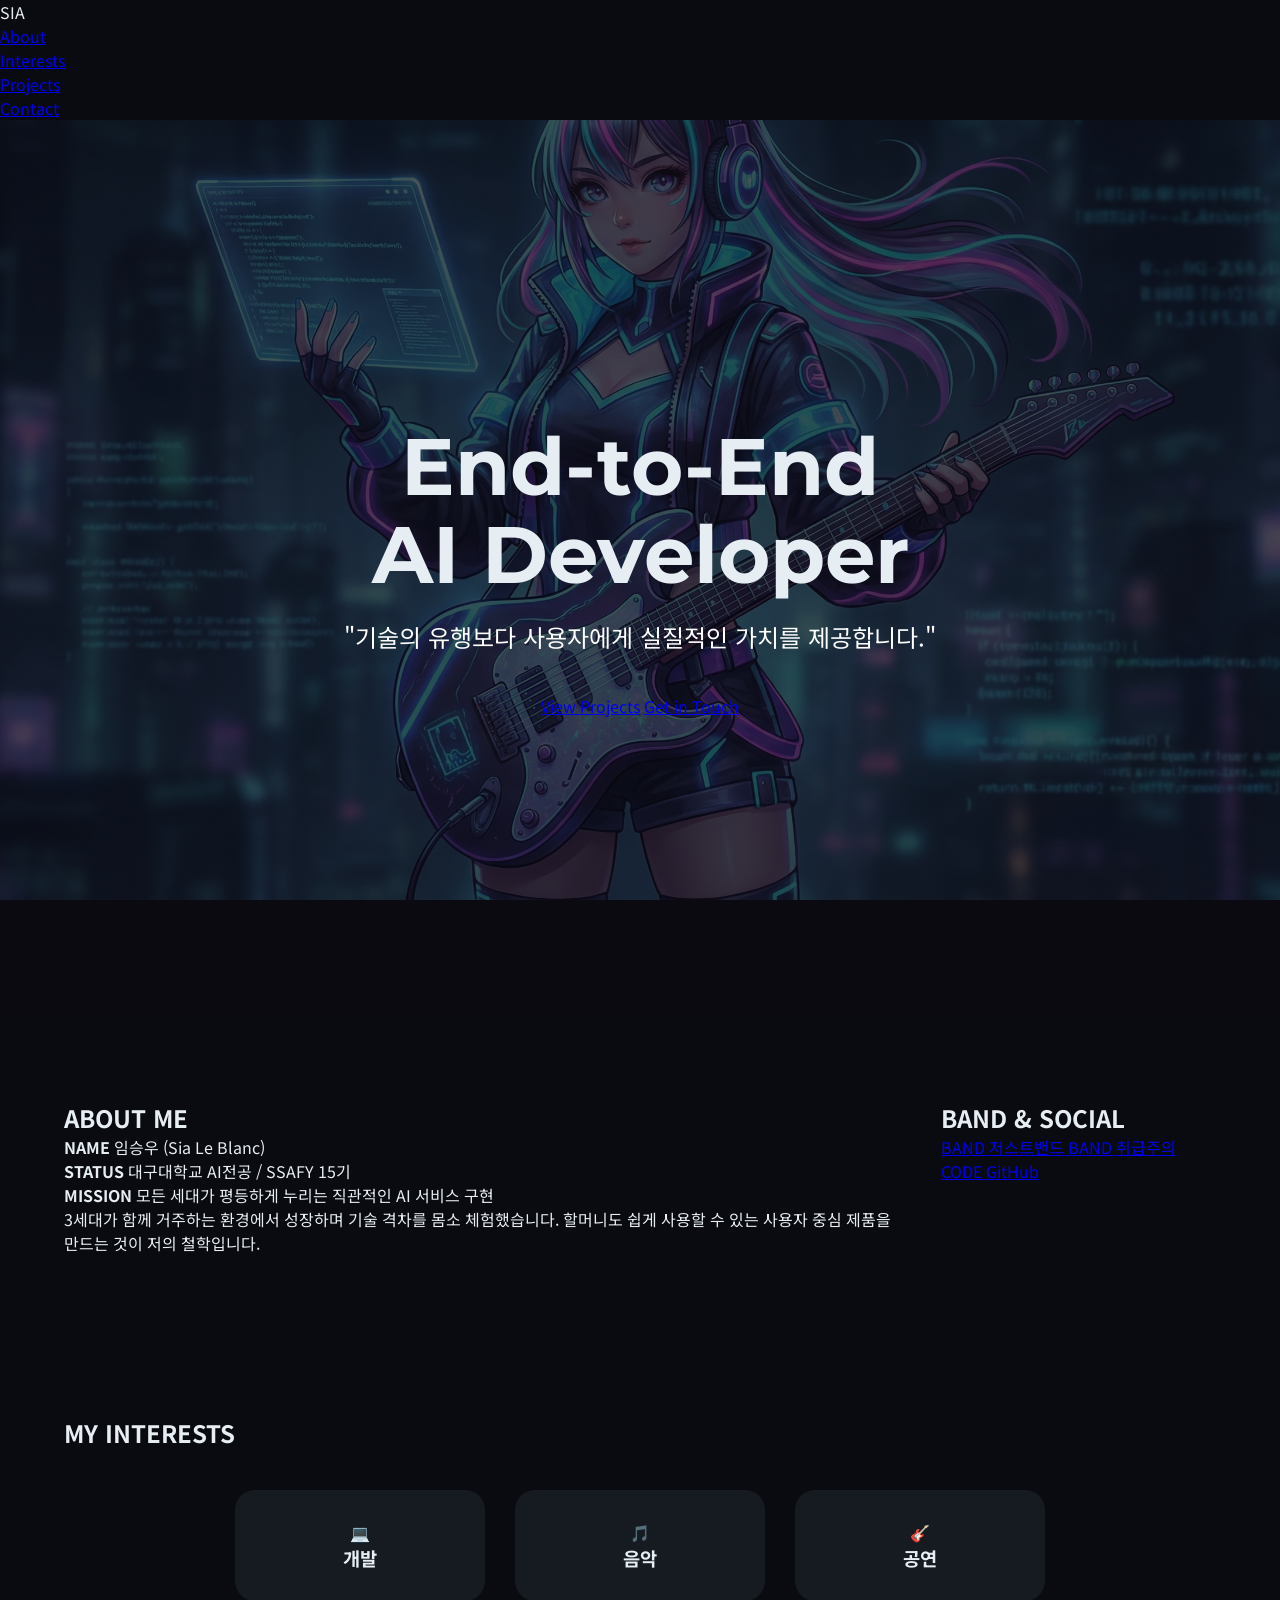
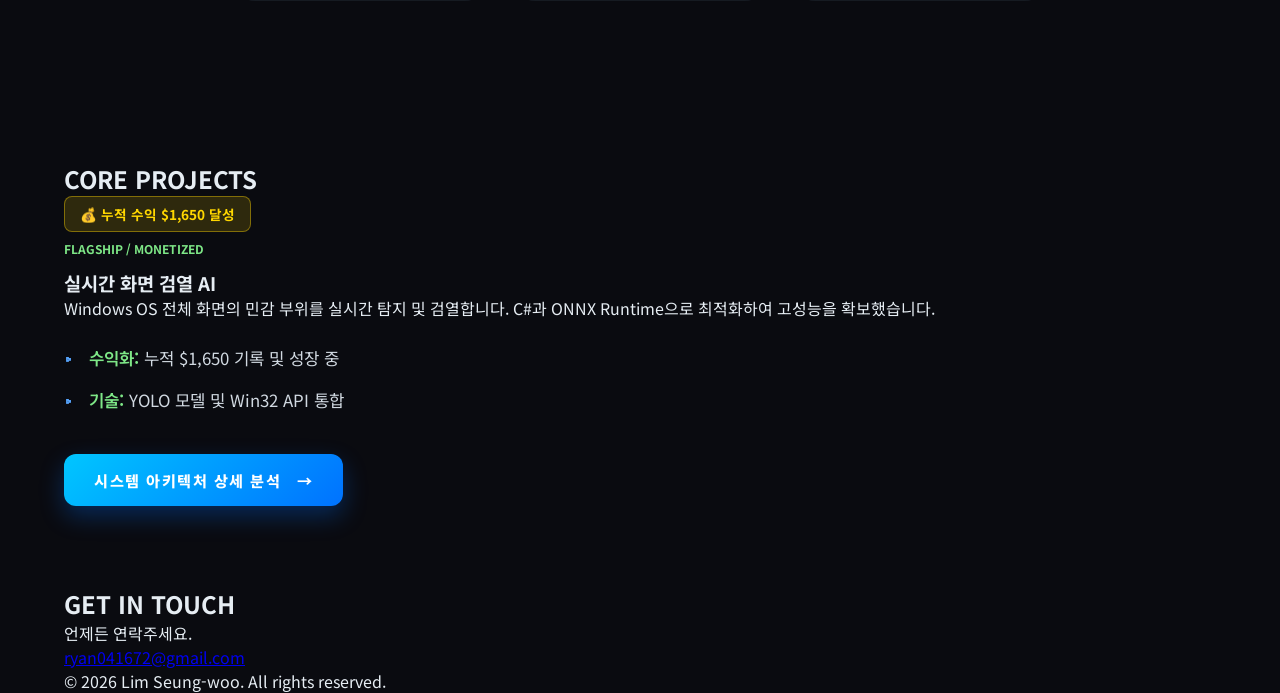
==== commit a3cfbc66: "반응형으로 수정" ====
--- a/index.html
+++ b/index.html
@@ -6,11 +6,10 @@
     <title>임승우 | Sia Le Blanc Portfolio</title>
     
     <link rel="stylesheet" href="style.css">
-    
     <link href="https://fonts.googleapis.com/css2?family=Montserrat:wght@700;800&family=Noto+Sans+KR:wght@300;500;700&family=Syncopate:wght@700&display=swap" rel="stylesheet">
     
     <style>
-        /* 아키텍처 이동 버튼: 시각적 주목도를 극대화한 네온 그라데이션 */
+        /* 버튼 및 성과 강조 스타일 */
         .btn-arch {
             display: inline-block;
             margin-top: 25px;
@@ -31,20 +30,11 @@
         .btn-arch:hover {
             transform: translateY(-5px) scale(1.05);
             box-shadow: 0 15px 30px rgba(0, 198, 255, 0.5);
-            filter: brightness(1.2);
         }
 
-        .btn-arch span {
-            margin-left: 10px;
-            display: inline-block;
-            transition: transform 0.3s ease;
-        }
+        .btn-arch span { margin-left: 10px; display: inline-block; transition: transform 0.3s ease; }
+        .btn-arch:hover span { transform: translateX(8px); }
 
-        .btn-arch:hover span {
-            transform: translateX(8px);
-        }
-
-        /* 성과 배지 스타일: 각 프로젝트의 핵심 성과 강조 */
         .award-badge {
             display: inline-flex;
             align-items: center;
@@ -54,90 +44,16 @@
             border-radius: 8px;
             font-size: 0.85rem;
             font-weight: 700;
-            margin-bottom: 8px; /* 태그와의 간격 */
+            margin-bottom: 8px;
             border: 1px solid rgba(255, 215, 0, 0.4);
-            box-shadow: 0 4px 12px rgba(255, 215, 0, 0.15);
         }
 
-        /* 태그 스타일: 줄바꿈을 위해 display: block 설정 */
-        .tag {
-            display: block;
-            font-size: 0.75rem;
-            font-weight: 700;
-            color: var(--highlight-color);
-            text-transform: uppercase;
-            margin-bottom: 12px;
-        }
+        .tag { display: block; font-size: 0.75rem; font-weight: 700; color: var(--highlight-color); text-transform: uppercase; margin-bottom: 12px; }
 
-        /* 프로젝트 성과 리스트 가독성 강화 */
-        .achievements {
-            margin-top: 25px;
-            padding-left: 0;
-            list-style: none;
-        }
-
-        .achievements li {
-            position: relative;
-            padding-left: 25px;
-            margin-bottom: 15px;
-            font-size: 1.05rem;
-            color: #d1d9e1; /* 밝고 선명한 실버 블루 */
-            font-weight: 400;
-            line-height: 1.6;
-        }
-
-        .achievements li::before {
-            content: '▹';
-            position: absolute;
-            left: 0;
-            color: #58a6ff;
-            font-weight: bold;
-        }
-
-        .achievements li strong {
-            color: #7ee787;
-            font-weight: 600;
-        }
-
-        /* 관심사 섹션 스타일 */
-        .interest-grid {
-            display: flex;
-            justify-content: center;
-            gap: 50px;
-            margin-top: 40px;
-            text-align: center;
-        }
-
-        .interest-item {
-            flex: 1;
-            max-width: 200px;
-            padding: 30px 20px;
-            background: var(--card-bg);
-            border-radius: 20px;
-            border: 1px solid #30363d;
-            transition: transform 0.3s ease;
-        }
-
-        .interest-item:hover {
-            transform: translateY(-10px);
-            border-color: var(--accent-color);
-        }
-
-        .interest-emoji {
-            font-size: 3rem;
-            display: block;
-            margin-bottom: 15px;
-        }
-
-        .interest-item h3 {
-            font-family: 'Montserrat', sans-serif;
-            font-size: 1.2rem;
-            color: var(--text-color);
-        }
-
-        section {
-            padding: 120px 0;
-        }
+        .achievements { margin-top: 25px; padding-left: 0; list-style: none; }
+        .achievements li { position: relative; padding-left: 25px; margin-bottom: 15px; font-size: 1.05rem; color: #d1d9e1; line-height: 1.6; }
+        .achievements li::before { content: '▹'; position: absolute; left: 0; color: #58a6ff; font-weight: bold; }
+        .achievements li strong { color: #7ee787; font-weight: 600; }
     </style>
 </head>
 
@@ -155,226 +71,93 @@
         </nav>
     </header>
 
-
     <section id="hero">
         <div class="hero-overlay"></div>
         <div class="hero-content">
-            
             <h1>End-to-End <br><span class="highlight">AI Developer</span></h1>
-            
             <p class="intro-text">"기술의 유행보다 사용자에게 실질적인 가치를 제공합니다."</p>
-            
             <div class="hero-btns">
                 <a href="#projects" class="btn primary">View Projects</a>
                 <a href="mailto:ryan041672@gmail.com" class="btn secondary">Get in Touch</a>
             </div>
-            
         </div>
     </section>
-
 
     <section id="about">
         <div class="container">
             <div class="profile-layout">
-                
                 <div class="profile-column about-info">
-                    
                     <h2 class="section-title">ABOUT ME</h2>
-                    
                     <div class="info-content">
-                        
                         <p><strong>NAME</strong> <span>임승우 (Sia Le Blanc)</span></p>
                         <p><strong>STATUS</strong> <span>대구대학교 AI전공 / SSAFY 15기</span></p>
                         <p><strong>MISSION</strong> <span>모든 세대가 평등하게 누리는 직관적인 AI 서비스 구현</span></p>
-                        
                         <div class="bio">
-                            <p>
-                                3세대가 함께 거주하는 환경에서 성장하며 기술 격차를 몸소 체험했습니다. 
-                                단순히 모델을 만드는 것을 넘어, 할머니도 쉽게 사용할 수 있는 
-                                '사용자 중심'의 제품을 만드는 것이 저의 개발 철학입니다.
-                            </p>
+                            <p>3세대가 함께 거주하는 환경에서 성장하며 기술 격차를 몸소 체험했습니다. 할머니도 쉽게 사용할 수 있는 사용자 중심 제품을 만드는 것이 저의 철학입니다.</p>
                         </div>
-                        
                     </div>
-                    
                 </div>
 
                 <div class="profile-column social-info">
-                    
                     <h2 class="section-title alt-font">BAND & SOCIAL</h2>
-                    
                     <div class="social-list">
-                        
                         <a href="https://www.instagram.com/just_band_5/" target="_blank" class="social-item">
-                            <span class="category">BAND</span>
-                            <span class="name">저스트밴드 (Just Band)</span>
+                            <span class="category">BAND</span> <span class="name">저스트밴드</span>
                         </a>
-                        
                         <a href="https://www.instagram.com/bandfragile/" target="_blank" class="social-item">
-                            <span class="category">BAND</span>
-                            <span class="name">취급주의 (Fragile)</span>
+                            <span class="category">BAND</span> <span class="name">취급주의</span>
                         </a>
-                        
                         <a href="https://github.com/Sia-Le-Blanc" target="_blank" class="social-item">
-                            <span class="category">CODE</span>
-                            <span class="name">GitHub Repository</span>
+                            <span class="category">CODE</span> <span class="name">GitHub</span>
                         </a>
-                        
                     </div>
-                    
                 </div>
-
             </div>
         </div>
     </section>
 
-
     <section id="interests">
         <div class="container">
-            
             <h2 class="section-title center">MY INTERESTS</h2>
-            
             <div class="interest-grid">
-                
-                <div class="interest-item">
-                    <span class="interest-emoji">💻</span>
-                    <h3>개발</h3>
-                </div>
-                
-                <div class="interest-item">
-                    <span class="interest-emoji">🎵</span>
-                    <h3>음악</h3>
-                </div>
-                
-                <div class="interest-item">
-                    <span class="interest-emoji">🎸</span>
-                    <h3>공연</h3>
-                </div>
-                
+                <div class="interest-item"><span class="interest-emoji">💻</span><h3>개발</h3></div>
+                <div class="interest-item"><span class="interest-emoji">🎵</span><h3>음악</h3></div>
+                <div class="interest-item"><span class="interest-emoji">🎸</span><h3>공연</h3></div>
             </div>
-            
         </div>
     </section>
 
-
     <section id="projects">
         <div class="container">
-            
             <h2 class="section-title center">CORE PROJECTS</h2>
-            
             <div class="project-grid">
-                
                 <div class="project-card featured">
-                    
                     <div class="project-header">
                         <span class="award-badge">💰 누적 수익 $1,650 달성</span>
                         <span class="tag">Flagship / Monetized</span>
                         <h3>실시간 화면 검열 AI</h3>
                     </div>
-                    
-                    <p>
-                        Windows OS 전체 화면의 민감 부위를 실시간 탐지 및 검열합니다. 
-                        Python의 성능 한계를 C#과 ONNX Runtime으로 해결하여 상용화 수준의 FPS를 확보했습니다.
-                    </p>
-                    
+                    <p>Windows OS 전체 화면의 민감 부위를 실시간 탐지 및 검열합니다. C#과 ONNX Runtime으로 최적화하여 고성능을 확보했습니다.</p>
                     <ul class="achievements">
-                        <li><strong>수익화 성공:</strong> 누적 수익 $1,650 기록 및 지속적인 업데이트 중</li>
-                        <li><strong>최적화:</strong> YOLO 기반 객체 탐지 및 Win32 API 고속 캡처 통합</li>
+                        <li><strong>수익화:</strong> 누적 $1,650 기록 및 성장 중</li>
+                        <li><strong>기술:</strong> YOLO 모델 및 Win32 API 통합</li>
                     </ul>
-                    
                     <div class="card-action">
-                        <a href="architecture.html" class="btn-arch">시스템 아키텍처 상세 분석 <span>→</span></a>
+                        <a href="./architecture.html" class="btn-arch">시스템 아키텍처 상세 분석 <span>→</span></a>
                     </div>
-                    
                 </div>
-
-
-                <div class="project-card">
-                    
-                    <div class="project-header">
-                        <span class="award-badge">🏆 캡스톤디자인 경진대회 우수상</span>
-                        <span class="tag">NLP / Deep Learning</span>
-                        <h3>감정 소통형 AI 챗봇</h3>
-                    </div>
-                    
-                    <p>
-                        음성 발화의 반언어적 특징을 통해 사용자의 감정을 분류하고, 
-                        맥락에 맞는 감성적 대화를 생성하는 지능형 서비스입니다.
-                    </p>
-                    
-                    <ul class="achievements">
-                        <li><strong>모델링:</strong> 음성 기반 감정 분류 모델 및 LLM 응답 파이프라인 구축</li>
-                        <li><strong>성과:</strong> 교내 캡스톤디자인 경진대회 우수상 수상</li>
-                    </ul>
-                    
                 </div>
-
-
-                <div class="project-card">
-                    
-                    <div class="project-header">
-                        <span class="award-badge">💯 iM뱅크 프로젝트 평가 만점</span>
-                        <span class="tag">Deep Learning / Awards</span>
-                        <h3>멀티모달 독거 노인 행동 예측</h3>
-                    </div>
-                    
-                    <p>
-                        열화상 이미지와 생체 데이터를 결합하여 위급 상황을 감지하는 AI 서비스입니다. 
-                        LSTM-LLama-LLaVA 기반의 고도화된 모델을 설계했습니다.
-                    </p>
-                    
-                    <ul class="achievements">
-                        <li><strong>성과:</strong> iM뱅크 프로젝트 평가 전 항목(100점) 만점 달성</li>
-                        <li><strong>기술 주도:</strong> 모델링 파이프라인 설계 및 학습 자원 최적화 지원</li>
-                    </ul>
-                    
-                </div>
-
-
-                <div class="project-card">
-                    
-                    <div class="project-header">
-                        <span class="award-badge">🥇 금융 데이터 분석 프로젝트 최종 1위</span>
-                        <span class="tag">Data Analysis / Finance</span>
-                        <h3>부동산 PF 리스크 분석 서비스</h3>
-                    </div>
-                    
-                    <p>
-                        기업 재무제표와 아파트 분양률 데이터를 결합한 리스크 분석 모델입니다. 
-                        SMOTE-ENN 기법을 통해 데이터 불균형 문제를 해결했습니다.
-                    </p>
-                    
-                    <ul class="achievements">
-                        <li><strong>성과:</strong> 데이터 전문가 양성과정 최종 프로젝트 1위 달성</li>
-                        <li><strong>데이터:</strong> 직접 수집한 정형 데이터 기반의 분양률 예측 모델 구축</li>
-                    </ul>
-                    
-                </div>
-
-            </div>
-            
         </div>
     </section>
 
-
     <footer id="contact">
         <div class="container text-center">
-            
             <h2 class="section-title">GET IN TOUCH</h2>
-            
-            <p>문제를 끝까지 해결하는 개발 파트너를 찾으신다면 언제든 연락주세요.</p>
-            
-            <div class="footer-links">
-                <a href="mailto:ryan041672@gmail.com" class="contact-email">ryan041672@gmail.com</a>
-            </div>
-            
-            <p class="copyright">&copy; 2026 Lim Seung-woo (SIA). All rights reserved.</p>
-            
+            <p>언제든 연락주세요.</p>
+            <div class="footer-links"><a href="mailto:ryan041672@gmail.com" class="contact-email">ryan041672@gmail.com</a></div>
+            <p class="copyright">&copy; 2026 Lim Seung-woo. All rights reserved.</p>
         </div>
     </footer>
 
-
-    <script src="script.js"></script>
-
 </body>
 </html>
--- a/style.css
+++ b/style.css
@@ -1,7 +1,4 @@
-/* ---------------------------------------------------------
-   1. 기본 설정 및 변수
-   --------------------------------------------------------- */
-   :root {
+:root {
     --bg-color: #0a0b10;
     --card-bg: #161b22;
     --text-color: #e6edf3;
@@ -10,296 +7,55 @@
     --transition: 0.3s ease;
 }
 
-* {
-    margin: 0;
-    padding: 0;
-    box-sizing: border-box;
-}
+* { margin: 0; padding: 0; box-sizing: border-box; }
+body { background-color: var(--bg-color); color: var(--text-color); font-family: 'Noto Sans KR', sans-serif; overflow-x: hidden; }
 
-html {
-    scroll-behavior: smooth;
-}
-
-body {
-    background-color: var(--bg-color);
-    color: var(--text-color);
-    font-family: 'Noto Sans KR', sans-serif;
-    line-height: 1.6;
-    overflow-x: hidden;
-}
-
-/* ---------------------------------------------------------
-   2. 네비게이션
-   --------------------------------------------------------- */
-header {
-    width: 100%;
-    padding: 25px 8%;
-    display: flex;
-    justify-content: space-between;
-    align-items: center;
-    position: fixed;
-    top: 0;
-    z-index: 1000;
-    background: rgba(10, 11, 16, 0.8);
-    backdrop-filter: blur(12px);
-    transition: var(--transition);
-}
-
-.logo {
-    font-family: 'Syncopate', sans-serif;
-    font-size: 1.6rem;
-    font-weight: 800;
-    color: var(--accent-color);
-    letter-spacing: 2px;
-}
-
-nav ul {
-    display: flex;
-    list-style: none;
-}
-
-nav ul li {
-    margin-left: 40px;
-}
-
-nav ul li a {
-    color: var(--text-color);
-    text-decoration: none;
-    font-weight: 500;
-    transition: var(--transition);
-}
-
-nav ul li a:hover {
-    color: var(--accent-color);
-}
-
-/* ---------------------------------------------------------
-   3. 히어로 섹션 (배경 이미지 img2.png 적용)
-   --------------------------------------------------------- */
+/* 히어로 섹션 - 모바일 배경 최적화 */
 #hero {
     position: relative;
     height: 100vh;
     display: flex;
     align-items: center;
     justify-content: center;
-    background-image: url('img2.png'); /* 캐릭터 이미지 */
+    background-image: url('img2.png');
     background-size: cover;
     background-position: center;
     background-attachment: fixed;
     text-align: center;
-    overflow: hidden;
 }
 
-/* 텍스트 가독성을 위한 어두운 오버레이 */
-.hero-overlay {
-    position: absolute;
-    top: 0;
-    left: 0;
-    width: 100%;
-    height: 100%;
-    background: rgba(10, 11, 16, 0.65);
-    z-index: 1;
-}
+.hero-overlay { position: absolute; top: 0; left: 0; width: 100%; height: 100%; background: rgba(10, 11, 16, 0.7); }
+.hero-content { position: relative; z-index: 2; padding: 0 20px; width: 100%; }
 
-.hero-content {
-    position: relative;
-    z-index: 2;
-    padding: 0 20px;
-}
+/* 반응형 폰트 조절 */
+h1 { font-family: 'Montserrat', sans-serif; font-size: clamp(2.5rem, 8vw, 5rem); line-height: 1.1; margin-bottom: 20px; }
+.intro-text { font-size: clamp(1rem, 4vw, 1.5rem); color: #ffffff; margin-bottom: 40px; }
 
-h1 {
-    font-family: 'Montserrat', sans-serif;
-    font-size: clamp(3rem, 10vw, 5rem);
-    line-height: 1.1;
-    margin-bottom: 25px;
-    text-shadow: 0 5px 15px rgba(0, 0, 0, 0.5);
-}
+/* 레이아웃 공통 */
+.container { width: 90%; max-width: 1200px; margin: 0 auto; }
+section { padding: 80px 0; }
 
-.highlight {
-    color: var(--accent-color);
-}
+.profile-layout { display: flex; gap: 40px; }
+.project-grid { display: grid; grid-template-columns: repeat(auto-fit, minmax(300px, 1fr)); gap: 30px; }
 
-.intro-text {
-    font-size: 1.5rem;
-    color: #ffffff;
-    margin-bottom: 45px;
-    font-weight: 500;
-    text-shadow: 0 2px 10px rgba(0, 0, 0, 0.8);
-}
+.interest-grid { display: flex; justify-content: center; gap: 30px; margin-top: 40px; }
+.interest-item { flex: 1; max-width: 250px; background: var(--card-bg); padding: 30px; border-radius: 20px; text-align: center; }
 
-.hero-btns {
-    display: flex;
-    justify-content: center;
-    gap: 20px;
-}
+/* --- 모바일 미디어 쿼리 (768px 이하) --- */
+@media (max-width: 768px) {
+    header { padding: 15px 5%; }
+    header .logo { font-size: 1.2rem; }
+    nav ul li { margin-left: 20px; font-size: 0.9rem; }
 
-.btn {
-    padding: 16px 40px;
-    border-radius: 50px;
-    text-decoration: none;
-    font-weight: 700;
-    transition: var(--transition);
-}
+    #hero { background-attachment: scroll; } /* 모바일에서 고정 배경은 버벅일 수 있음 */
+    
+    .profile-layout { flex-direction: column; gap: 50px; }
+    .interest-grid { flex-direction: column; align-items: center; }
+    .interest-item { width: 100%; max-width: none; }
 
-.primary {
-    background: var(--accent-color);
-    color: white;
-}
-
-.secondary {
-    border: 2px solid white;
-    color: white;
-    background: rgba(255, 255, 255, 0.1);
-}
-
-.btn:hover {
-    transform: translateY(-5px);
-    box-shadow: 0 10px 20px rgba(0, 0, 0, 0.3);
-}
-
-/* ---------------------------------------------------------
-   4. 프로필 섹션 (About)
-   --------------------------------------------------------- */
-.container {
-    width: 90%;
-    max-width: 1200px;
-    margin: 0 auto;
-}
-
-.profile-layout {
-    display: flex;
-    gap: 80px;
-    align-items: flex-start;
-}
-
-.profile-column {
-    flex: 1;
-}
-
-.section-title {
-    font-family: 'Montserrat', sans-serif;
-    font-size: 2.8rem;
-    margin-bottom: 40px;
-}
-
-.center {
-    text-align: center;
-}
-
-.info-content p {
-    font-size: 1.15rem;
-    margin-bottom: 25px;
-    border-bottom: 1px solid #30363d;
-    padding-bottom: 12px;
-}
-
-.info-content strong {
-    width: 120px;
-    display: inline-block;
-    color: var(--accent-color);
-    font-family: 'Montserrat', sans-serif;
-}
-
-.alt-font {
-    font-family: 'Syncopate', sans-serif;
-    font-size: 1.8rem;
-    color: var(--accent-color);
-}
-
-.social-list {
-    display: flex;
-    flex-direction: column;
-    gap: 20px;
-}
-
-.social-item {
-    background: #1a1f35;
-    padding: 20px;
-    border-radius: 15px;
-    display: flex;
-    justify-content: space-between;
-    align-items: center;
-    text-decoration: none;
-    transition: var(--transition);
-}
-
-.social-item:hover {
-    transform: translateX(10px);
-    background: #232a47;
-    border: 1px solid var(--accent-color);
-}
-
-.social-item .category {
-    font-size: 0.75rem;
-    font-weight: 800;
-    color: var(--accent-color);
-}
-
-.social-item .name {
-    font-weight: 700;
-    color: white;
-}
-
-/* ---------------------------------------------------------
-   5. 프로젝트 섹션
-   --------------------------------------------------------- */
-.project-grid {
-    display: grid;
-    grid-template-columns: repeat(auto-fit, minmax(320px, 1fr));
-    gap: 30px;
-}
-
-.project-card {
-    background: var(--card-bg);
-    padding: 40px;
-    border-radius: 20px;
-    border: 1px solid #30363d;
-    transition: var(--transition);
-}
-
-.project-card:hover {
-    transform: translateY(-10px);
-    border-color: var(--accent-color);
-}
-
-.project-card h3 {
-    font-family: 'Montserrat', sans-serif;
-    margin: 10px 0 15px;
-    font-size: 1.6rem;
-}
-
-/* ---------------------------------------------------------
-   6. 푸터 및 연락처
-   --------------------------------------------------------- */
-footer {
-    padding: 100px 0;
-    background: #050507;
-    border-top: 1px solid #1f242b;
-}
-
-.contact-email {
-    font-size: 1.8rem;
-    color: var(--accent-color);
-    text-decoration: none;
-    font-weight: 700;
-}
-
-.copyright {
-    margin-top: 40px;
-    color: #484f58;
-    font-size: 0.85rem;
-}
-
-/* ---------------------------------------------------------
-   7. 반응형 디자인
-   --------------------------------------------------------- */
-@media (max-width: 992px) {
-    .profile-layout {
-        flex-direction: column;
-    }
+    .section-title { font-size: 2rem; margin-bottom: 30px; }
+    .contact-email { font-size: 1.2rem; word-break: break-all; } /* 긴 이메일 주소 잘림 방지 */
     
-    .interest-grid {
-        flex-direction: column;
-        align-items: center;
-    }
+    .project-card { padding: 25px; }
+    .btn-arch { width: 100%; text-align: center; } /* 모바일에서 버튼 넓게 */
 }
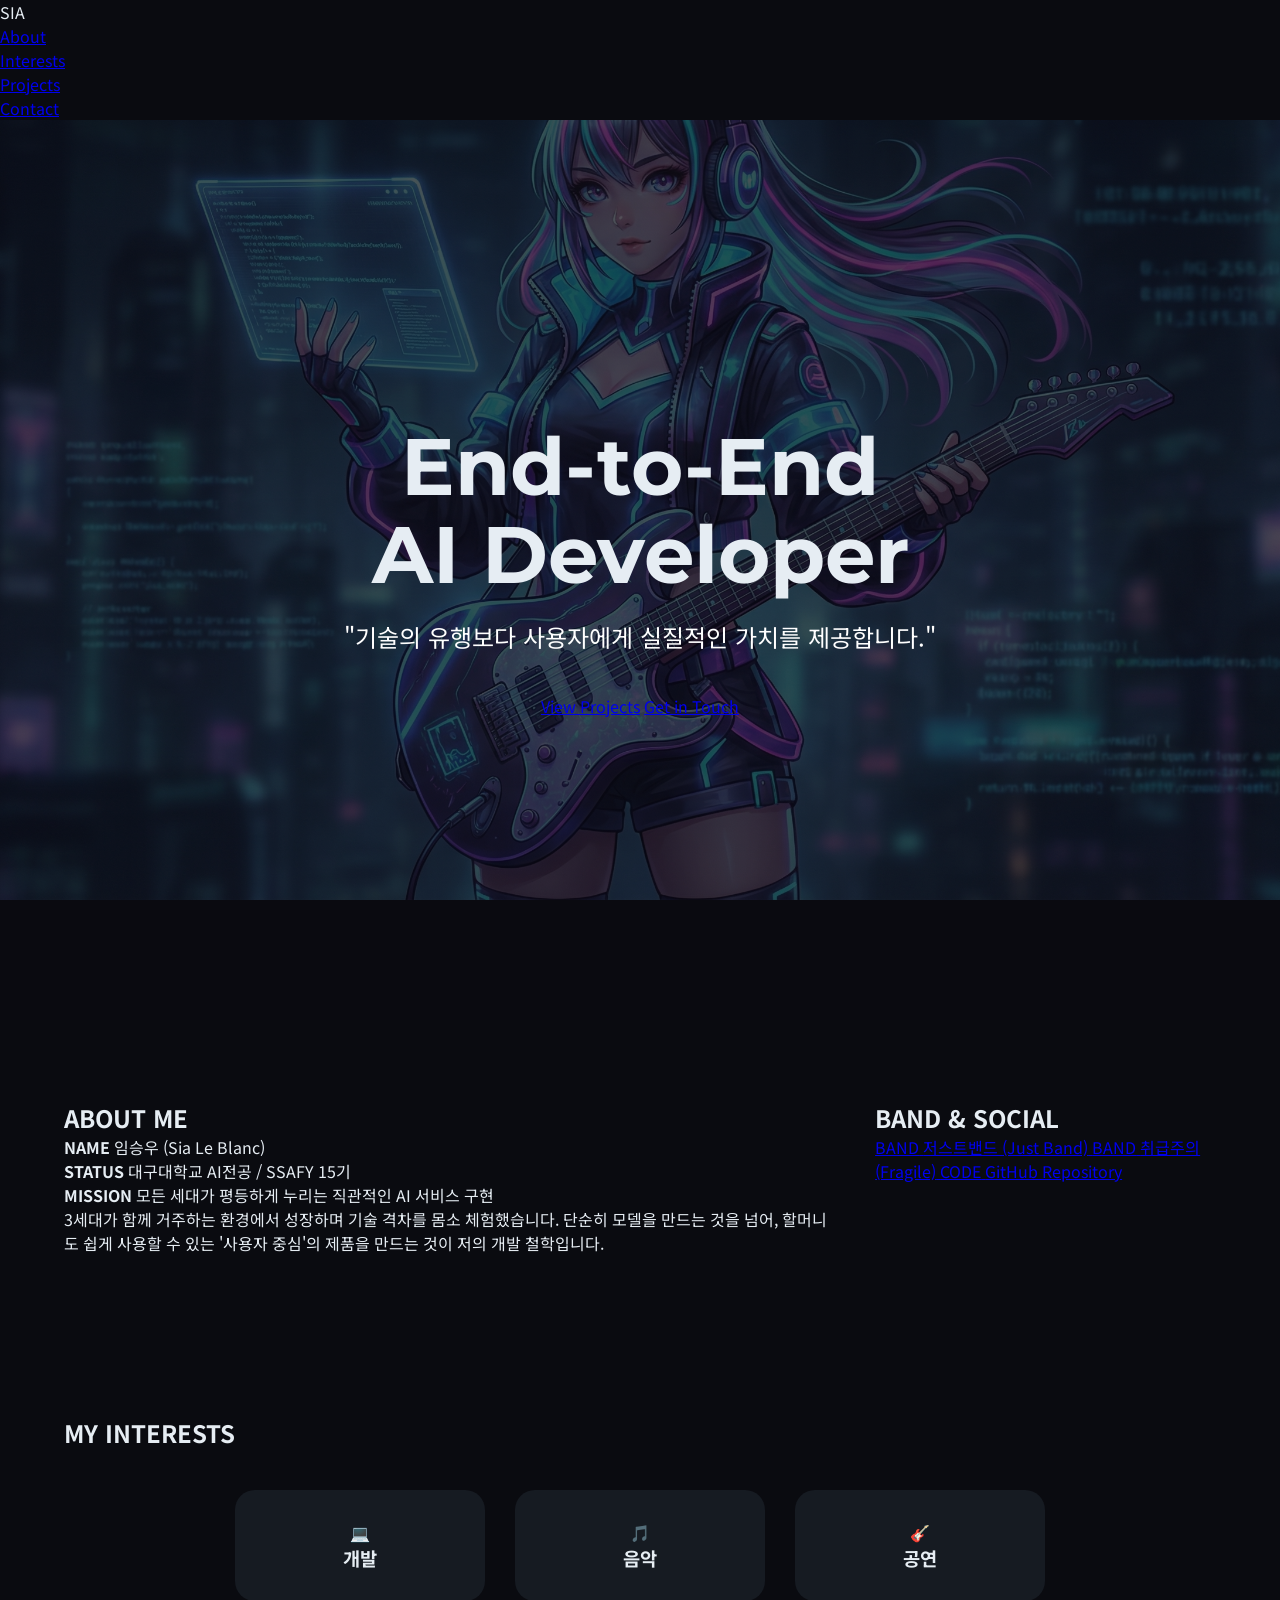
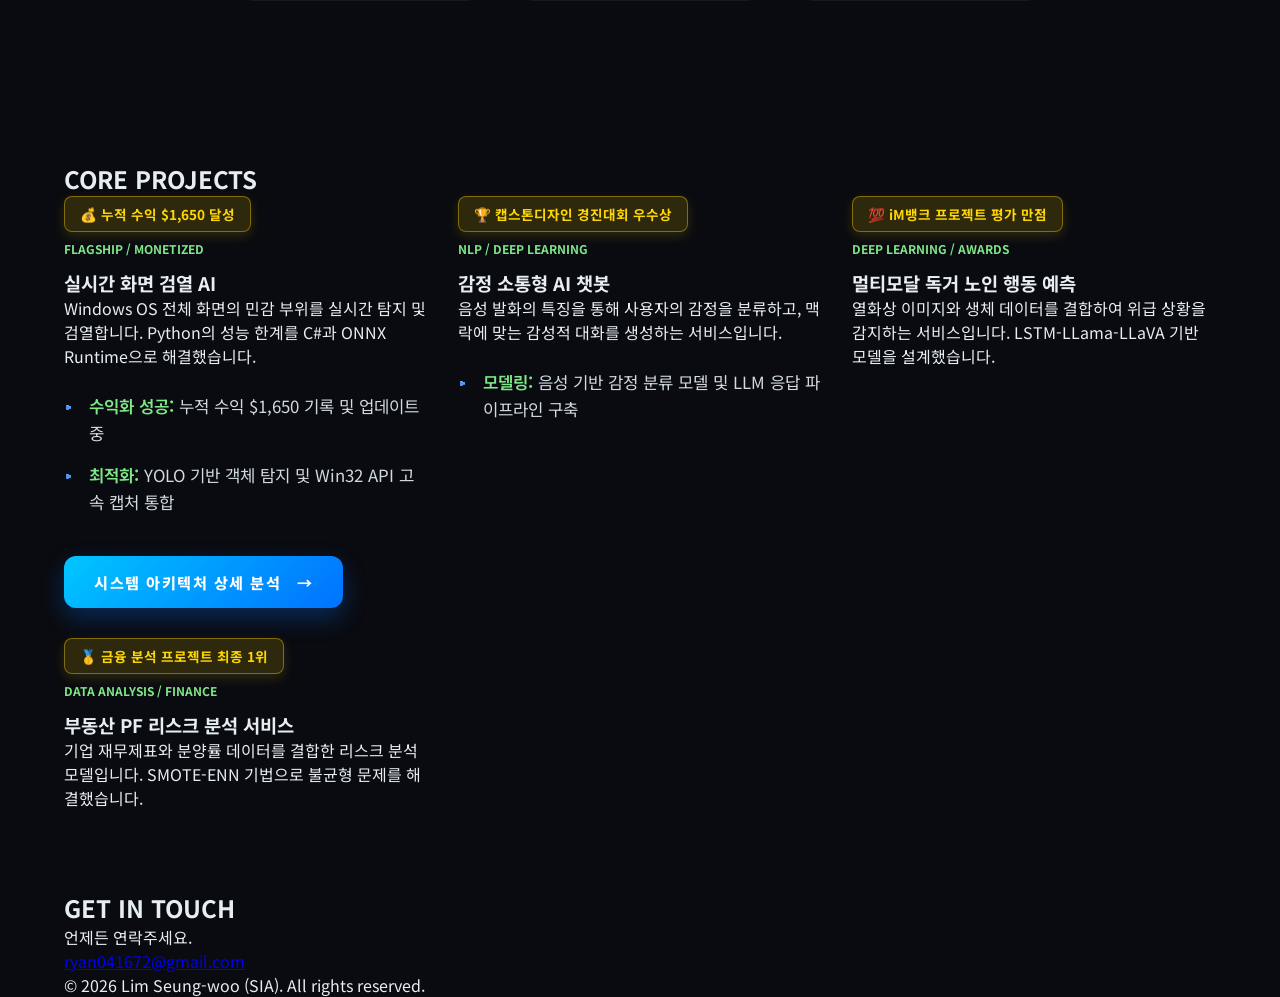
==== commit f6074181: "아키텍처" ====
--- a/index.html
+++ b/index.html
@@ -6,6 +6,7 @@
     <title>임승우 | Sia Le Blanc Portfolio</title>
     
     <link rel="stylesheet" href="style.css">
+    
     <link href="https://fonts.googleapis.com/css2?family=Montserrat:wght@700;800&family=Noto+Sans+KR:wght@300;500;700&family=Syncopate:wght@700&display=swap" rel="stylesheet">
     
     <style>
@@ -30,11 +31,20 @@
         .btn-arch:hover {
             transform: translateY(-5px) scale(1.05);
             box-shadow: 0 15px 30px rgba(0, 198, 255, 0.5);
-        }
-
-        .btn-arch span { margin-left: 10px; display: inline-block; transition: transform 0.3s ease; }
-        .btn-arch:hover span { transform: translateX(8px); }
-
+            filter: brightness(1.2);
+        }
+
+        .btn-arch span {
+            margin-left: 10px;
+            display: inline-block;
+            transition: transform 0.3s ease;
+        }
+
+        .btn-arch:hover span {
+            transform: translateX(8px);
+        }
+
+        /* 성과 배지 스타일 */
         .award-badge {
             display: inline-flex;
             align-items: center;
@@ -46,14 +56,47 @@
             font-weight: 700;
             margin-bottom: 8px;
             border: 1px solid rgba(255, 215, 0, 0.4);
-        }
-
-        .tag { display: block; font-size: 0.75rem; font-weight: 700; color: var(--highlight-color); text-transform: uppercase; margin-bottom: 12px; }
-
-        .achievements { margin-top: 25px; padding-left: 0; list-style: none; }
-        .achievements li { position: relative; padding-left: 25px; margin-bottom: 15px; font-size: 1.05rem; color: #d1d9e1; line-height: 1.6; }
-        .achievements li::before { content: '▹'; position: absolute; left: 0; color: #58a6ff; font-weight: bold; }
-        .achievements li strong { color: #7ee787; font-weight: 600; }
+            box-shadow: 0 4px 12px rgba(255, 215, 0, 0.15);
+        }
+
+        .tag {
+            display: block;
+            font-size: 0.75rem;
+            font-weight: 700;
+            color: var(--highlight-color);
+            text-transform: uppercase;
+            margin-bottom: 12px;
+        }
+
+        /* 프로젝트 성과 리스트 가독성 */
+        .achievements {
+            margin-top: 25px;
+            padding-left: 0;
+            list-style: none;
+        }
+
+        .achievements li {
+            position: relative;
+            padding-left: 25px;
+            margin-bottom: 15px;
+            font-size: 1.05rem;
+            color: #d1d9e1;
+            font-weight: 400;
+            line-height: 1.6;
+        }
+
+        .achievements li::before {
+            content: '▹';
+            position: absolute;
+            left: 0;
+            color: #58a6ff;
+            font-weight: bold;
+        }
+
+        .achievements li strong {
+            color: #7ee787;
+            font-weight: 600;
+        }
     </style>
 </head>
 
@@ -71,6 +114,7 @@
         </nav>
     </header>
 
+
     <section id="hero">
         <div class="hero-overlay"></div>
         <div class="hero-content">
@@ -83,9 +127,11 @@
         </div>
     </section>
 
+
     <section id="about">
         <div class="container">
             <div class="profile-layout">
+                
                 <div class="profile-column about-info">
                     <h2 class="section-title">ABOUT ME</h2>
                     <div class="info-content">
@@ -93,7 +139,11 @@
                         <p><strong>STATUS</strong> <span>대구대학교 AI전공 / SSAFY 15기</span></p>
                         <p><strong>MISSION</strong> <span>모든 세대가 평등하게 누리는 직관적인 AI 서비스 구현</span></p>
                         <div class="bio">
-                            <p>3세대가 함께 거주하는 환경에서 성장하며 기술 격차를 몸소 체험했습니다. 할머니도 쉽게 사용할 수 있는 사용자 중심 제품을 만드는 것이 저의 철학입니다.</p>
+                            <p>
+                                3세대가 함께 거주하는 환경에서 성장하며 기술 격차를 몸소 체험했습니다. 
+                                단순히 모델을 만드는 것을 넘어, 할머니도 쉽게 사용할 수 있는 
+                                '사용자 중심'의 제품을 만드는 것이 저의 개발 철학입니다.
+                            </p>
                         </div>
                     </div>
                 </div>
@@ -102,19 +152,21 @@
                     <h2 class="section-title alt-font">BAND & SOCIAL</h2>
                     <div class="social-list">
                         <a href="https://www.instagram.com/just_band_5/" target="_blank" class="social-item">
-                            <span class="category">BAND</span> <span class="name">저스트밴드</span>
+                            <span class="category">BAND</span> <span class="name">저스트밴드 (Just Band)</span>
                         </a>
                         <a href="https://www.instagram.com/bandfragile/" target="_blank" class="social-item">
-                            <span class="category">BAND</span> <span class="name">취급주의</span>
+                            <span class="category">BAND</span> <span class="name">취급주의 (Fragile)</span>
                         </a>
                         <a href="https://github.com/Sia-Le-Blanc" target="_blank" class="social-item">
-                            <span class="category">CODE</span> <span class="name">GitHub</span>
+                            <span class="category">CODE</span> <span class="name">GitHub Repository</span>
                         </a>
                     </div>
                 </div>
-            </div>
-        </div>
-    </section>
+
+            </div>
+        </div>
+    </section>
+
 
     <section id="interests">
         <div class="container">
@@ -127,37 +179,77 @@
         </div>
     </section>
 
+
     <section id="projects">
         <div class="container">
             <h2 class="section-title center">CORE PROJECTS</h2>
+            
             <div class="project-grid">
+                
                 <div class="project-card featured">
                     <div class="project-header">
                         <span class="award-badge">💰 누적 수익 $1,650 달성</span>
                         <span class="tag">Flagship / Monetized</span>
                         <h3>실시간 화면 검열 AI</h3>
                     </div>
-                    <p>Windows OS 전체 화면의 민감 부위를 실시간 탐지 및 검열합니다. C#과 ONNX Runtime으로 최적화하여 고성능을 확보했습니다.</p>
+                    <p>Windows OS 전체 화면의 민감 부위를 실시간 탐지 및 검열합니다. Python의 성능 한계를 C#과 ONNX Runtime으로 해결했습니다.</p>
                     <ul class="achievements">
-                        <li><strong>수익화:</strong> 누적 $1,650 기록 및 성장 중</li>
-                        <li><strong>기술:</strong> YOLO 모델 및 Win32 API 통합</li>
+                        <li><strong>수익화 성공:</strong> 누적 수익 $1,650 기록 및 업데이트 중</li>
+                        <li><strong>최적화:</strong> YOLO 기반 객체 탐지 및 Win32 API 고속 캡처 통합</li>
                     </ul>
                     <div class="card-action">
                         <a href="./architecture.html" class="btn-arch">시스템 아키텍처 상세 분석 <span>→</span></a>
                     </div>
                 </div>
-                </div>
-        </div>
-    </section>
+
+                <div class="project-card">
+                    <div class="project-header">
+                        <span class="award-badge">🏆 캡스톤디자인 경진대회 우수상</span>
+                        <span class="tag">NLP / Deep Learning</span>
+                        <h3>감정 소통형 AI 챗봇</h3>
+                    </div>
+                    <p>음성 발화의 특징을 통해 사용자의 감정을 분류하고, 맥락에 맞는 감성적 대화를 생성하는 서비스입니다.</p>
+                    <ul class="achievements">
+                        <li><strong>모델링:</strong> 음성 기반 감정 분류 모델 및 LLM 응답 파이프라인 구축</li>
+                    </ul>
+                </div>
+
+                <div class="project-card">
+                    <div class="project-header">
+                        <span class="award-badge">💯 iM뱅크 프로젝트 평가 만점</span>
+                        <span class="tag">Deep Learning / Awards</span>
+                        <h3>멀티모달 독거 노인 행동 예측</h3>
+                    </div>
+                    <p>열화상 이미지와 생체 데이터를 결합하여 위급 상황을 감지하는 서비스입니다. LSTM-LLama-LLaVA 기반 모델을 설계했습니다.</p>
+                </div>
+
+                <div class="project-card">
+                    <div class="project-header">
+                        <span class="award-badge">🥇 금융 분석 프로젝트 최종 1위</span>
+                        <span class="tag">Data Analysis / Finance</span>
+                        <h3>부동산 PF 리스크 분석 서비스</h3>
+                    </div>
+                    <p>기업 재무제표와 분양률 데이터를 결합한 리스크 분석 모델입니다. SMOTE-ENN 기법으로 불균형 문제를 해결했습니다.</p>
+                </div>
+
+            </div>
+        </div>
+    </section>
+
 
     <footer id="contact">
         <div class="container text-center">
             <h2 class="section-title">GET IN TOUCH</h2>
             <p>언제든 연락주세요.</p>
-            <div class="footer-links"><a href="mailto:ryan041672@gmail.com" class="contact-email">ryan041672@gmail.com</a></div>
-            <p class="copyright">&copy; 2026 Lim Seung-woo. All rights reserved.</p>
+            <div class="footer-links">
+                <a href="mailto:ryan041672@gmail.com" class="contact-email">ryan041672@gmail.com</a>
+            </div>
+            <p class="copyright">&copy; 2026 Lim Seung-woo (SIA). All rights reserved.</p>
         </div>
     </footer>
+
+
+    <script src="script.js"></script>
 
 </body>
 </html>
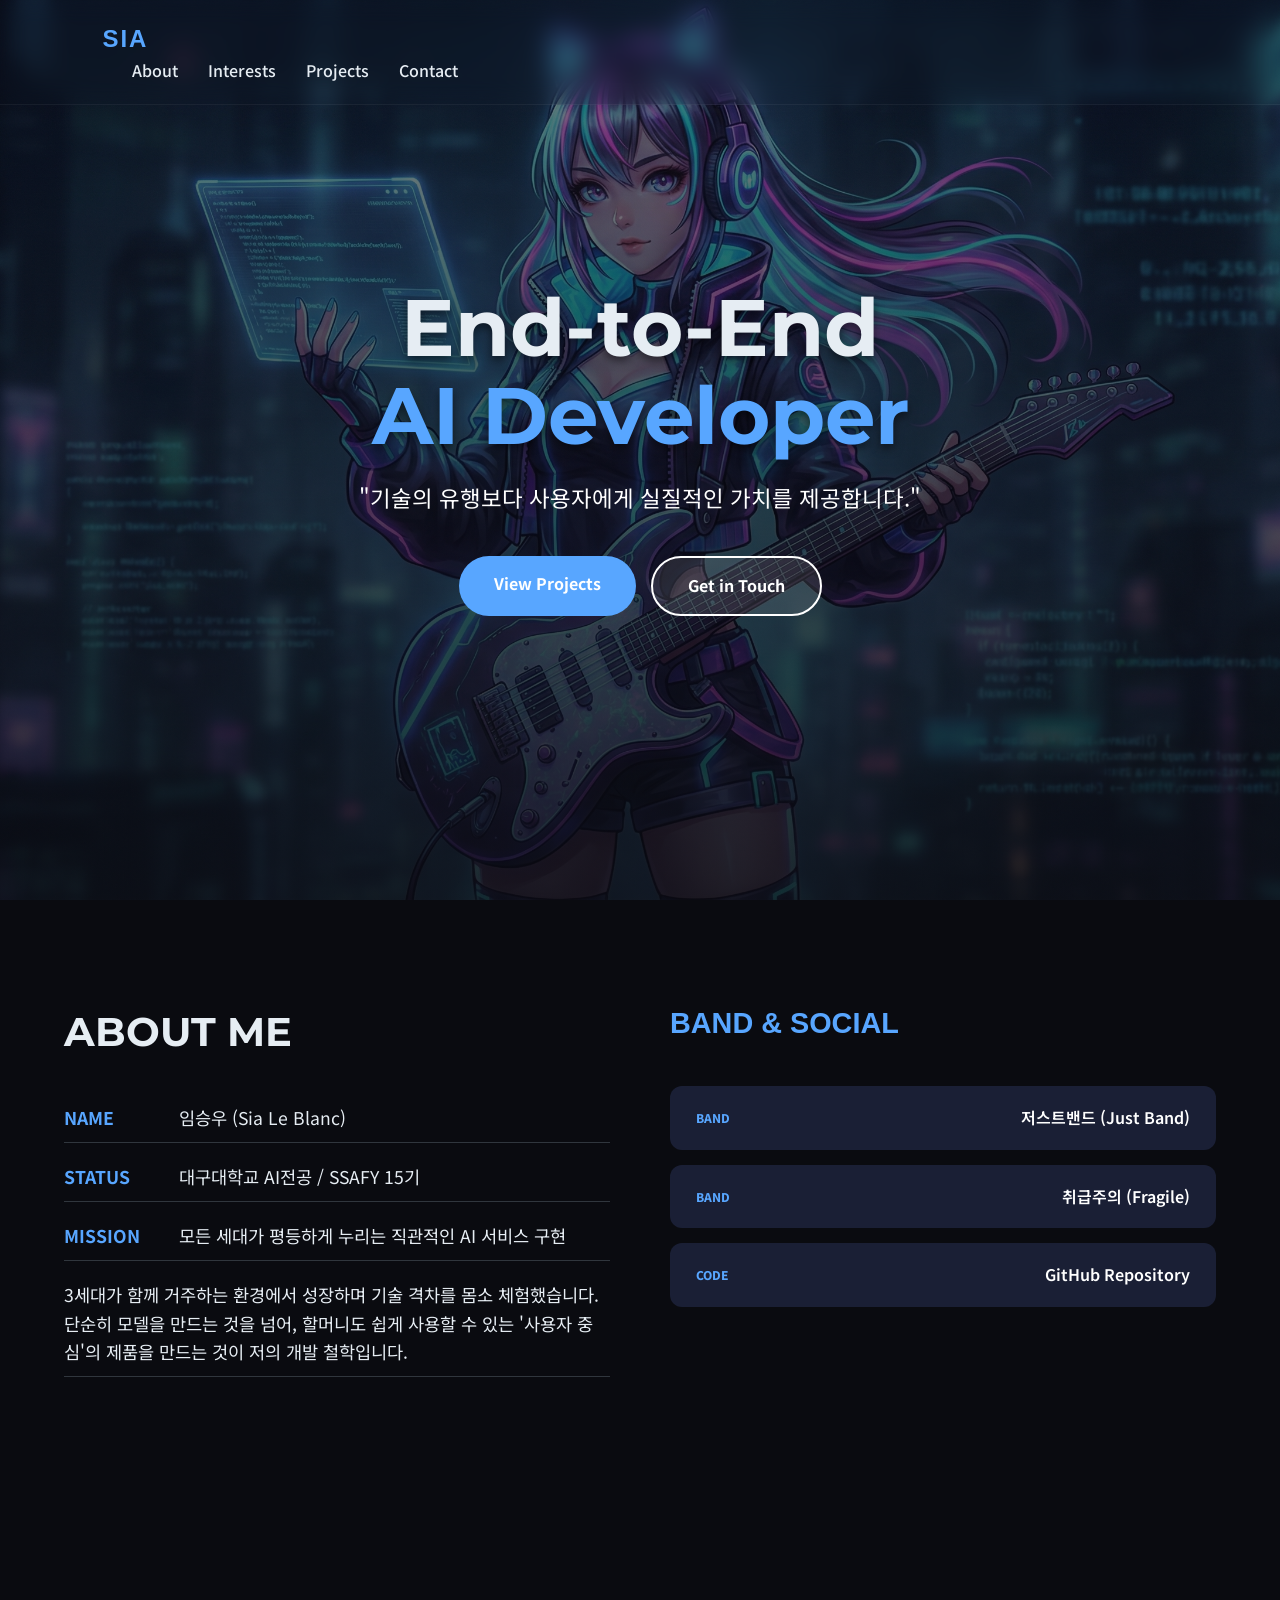
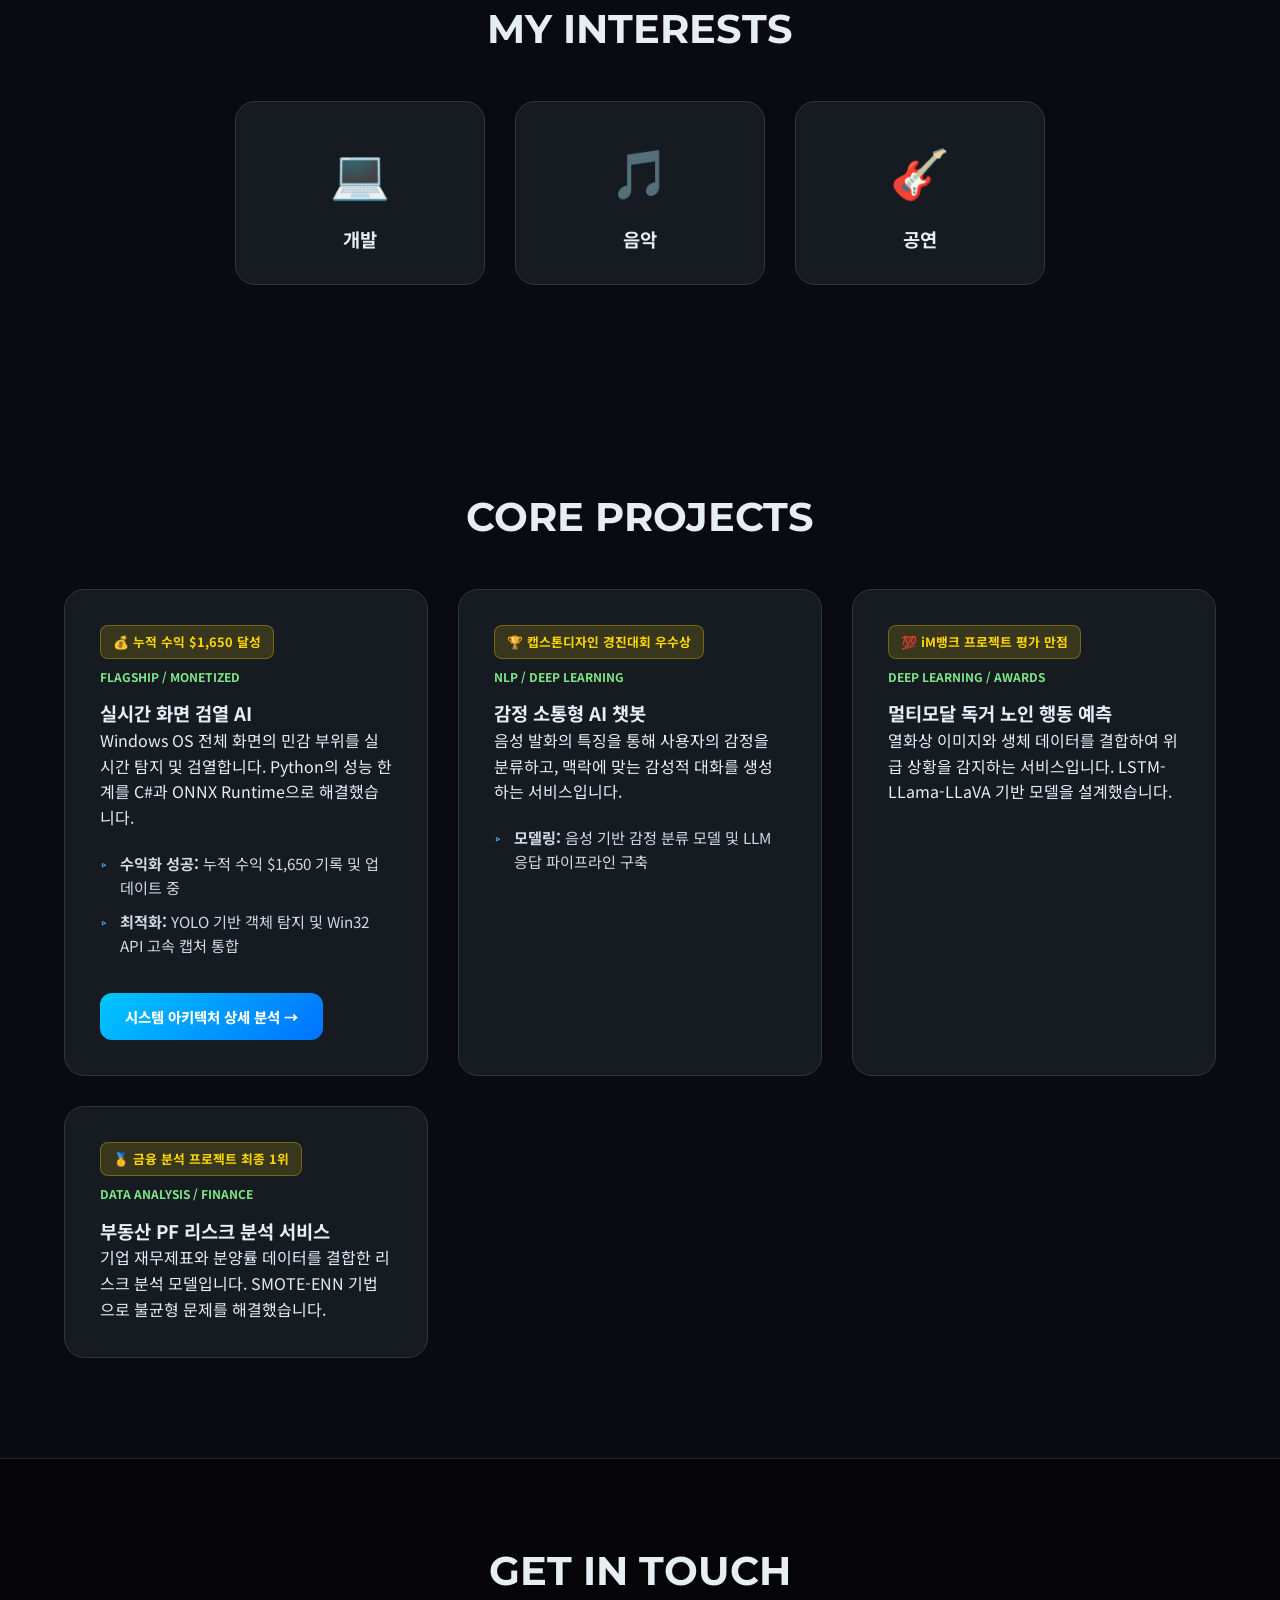
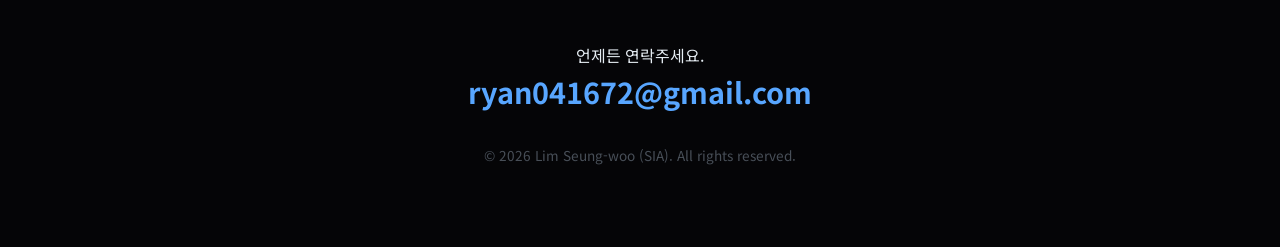
==== commit 96c93c8e: "last" ====
--- a/index.html
+++ b/index.html
@@ -8,96 +8,6 @@
     <link rel="stylesheet" href="style.css">
     
     <link href="https://fonts.googleapis.com/css2?family=Montserrat:wght@700;800&family=Noto+Sans+KR:wght@300;500;700&family=Syncopate:wght@700&display=swap" rel="stylesheet">
-    
-    <style>
-        /* 버튼 및 성과 강조 스타일 */
-        .btn-arch {
-            display: inline-block;
-            margin-top: 25px;
-            padding: 15px 30px;
-            background: linear-gradient(135deg, #00c6ff 0%, #0072ff 100%);
-            color: #ffffff;
-            text-decoration: none;
-            border-radius: 12px;
-            font-weight: 800;
-            font-size: 0.95rem;
-            text-transform: uppercase;
-            letter-spacing: 1.5px;
-            transition: all 0.4s cubic-bezier(0.175, 0.885, 0.32, 1.275);
-            box-shadow: 0 10px 25px rgba(0, 114, 255, 0.3);
-            border: none;
-        }
-
-        .btn-arch:hover {
-            transform: translateY(-5px) scale(1.05);
-            box-shadow: 0 15px 30px rgba(0, 198, 255, 0.5);
-            filter: brightness(1.2);
-        }
-
-        .btn-arch span {
-            margin-left: 10px;
-            display: inline-block;
-            transition: transform 0.3s ease;
-        }
-
-        .btn-arch:hover span {
-            transform: translateX(8px);
-        }
-
-        /* 성과 배지 스타일 */
-        .award-badge {
-            display: inline-flex;
-            align-items: center;
-            background: rgba(255, 215, 0, 0.15);
-            color: #ffd700;
-            padding: 7px 15px;
-            border-radius: 8px;
-            font-size: 0.85rem;
-            font-weight: 700;
-            margin-bottom: 8px;
-            border: 1px solid rgba(255, 215, 0, 0.4);
-            box-shadow: 0 4px 12px rgba(255, 215, 0, 0.15);
-        }
-
-        .tag {
-            display: block;
-            font-size: 0.75rem;
-            font-weight: 700;
-            color: var(--highlight-color);
-            text-transform: uppercase;
-            margin-bottom: 12px;
-        }
-
-        /* 프로젝트 성과 리스트 가독성 */
-        .achievements {
-            margin-top: 25px;
-            padding-left: 0;
-            list-style: none;
-        }
-
-        .achievements li {
-            position: relative;
-            padding-left: 25px;
-            margin-bottom: 15px;
-            font-size: 1.05rem;
-            color: #d1d9e1;
-            font-weight: 400;
-            line-height: 1.6;
-        }
-
-        .achievements li::before {
-            content: '▹';
-            position: absolute;
-            left: 0;
-            color: #58a6ff;
-            font-weight: bold;
-        }
-
-        .achievements li strong {
-            color: #7ee787;
-            font-weight: 600;
-        }
-    </style>
 </head>
 
 <body>
@@ -114,7 +24,6 @@
         </nav>
     </header>
 
-
     <section id="hero">
         <div class="hero-overlay"></div>
         <div class="hero-content">
@@ -127,11 +36,9 @@
         </div>
     </section>
 
-
     <section id="about">
         <div class="container">
             <div class="profile-layout">
-                
                 <div class="profile-column about-info">
                     <h2 class="section-title">ABOUT ME</h2>
                     <div class="info-content">
@@ -162,11 +69,9 @@
                         </a>
                     </div>
                 </div>
-
             </div>
         </div>
     </section>
-
 
     <section id="interests">
         <div class="container">
@@ -179,11 +84,9 @@
         </div>
     </section>
 
-
     <section id="projects">
         <div class="container">
             <h2 class="section-title center">CORE PROJECTS</h2>
-            
             <div class="project-grid">
                 
                 <div class="project-card featured">
@@ -236,7 +139,6 @@
         </div>
     </section>
 
-
     <footer id="contact">
         <div class="container text-center">
             <h2 class="section-title">GET IN TOUCH</h2>
@@ -248,8 +150,7 @@
         </div>
     </footer>
 
-
-    <script src="script.js"></script>
+    <script src="scritp.js"></script>
 
 </body>
 </html>
--- a/style.css
+++ b/style.css
@@ -1,16 +1,81 @@
+/* ---------------------------------------------------------
+   1. 기본 설정 및 디자인 변수
+   --------------------------------------------------------- */
 :root {
     --bg-color: #0a0b10;
     --card-bg: #161b22;
     --text-color: #e6edf3;
     --accent-color: #58a6ff;
     --highlight-color: #7ee787;
-    --transition: 0.3s ease;
-}
-
-* { margin: 0; padding: 0; box-sizing: border-box; }
-body { background-color: var(--bg-color); color: var(--text-color); font-family: 'Noto Sans KR', sans-serif; overflow-x: hidden; }
-
-/* 히어로 섹션 - 모바일 배경 최적화 */
+    --transition: 0.3s cubic-bezier(0.4, 0, 0.2, 1);
+}
+
+* {
+    margin: 0;
+    padding: 0;
+    box-sizing: border-box;
+}
+
+html {
+    scroll-behavior: smooth;
+}
+
+body {
+    background-color: var(--bg-color);
+    color: var(--text-color);
+    font-family: 'Noto Sans KR', sans-serif;
+    line-height: 1.6;
+    overflow-x: hidden;
+}
+
+/* ---------------------------------------------------------
+   2. 네비게이션 (Header)
+   --------------------------------------------------------- */
+header {
+    width: 100%;
+    padding: 20px 8%;
+    display: flex;
+    justify-content: space-between;
+    align-items: center;
+    position: fixed;
+    top: 0;
+    z-index: 1000;
+    background: rgba(10, 11, 16, 0.85);
+    backdrop-filter: blur(12px);
+    border-bottom: 1px solid rgba(255, 255, 255, 0.05);
+}
+
+.logo {
+    font-family: 'Syncopate', sans-serif;
+    font-size: 1.5rem;
+    font-weight: 800;
+    color: var(--accent-color);
+    letter-spacing: 2px;
+}
+
+nav ul {
+    display: flex;
+    list-style: none;
+}
+
+nav ul li {
+    margin-left: 30px;
+}
+
+nav ul li a {
+    color: var(--text-color);
+    text-decoration: none;
+    font-weight: 500;
+    transition: var(--transition);
+}
+
+nav ul li a:hover {
+    color: var(--accent-color);
+}
+
+/* ---------------------------------------------------------
+   3. 히어로 섹션 (Hero)
+   --------------------------------------------------------- */
 #hero {
     position: relative;
     height: 100vh;
@@ -24,38 +89,373 @@
     text-align: center;
 }
 
-.hero-overlay { position: absolute; top: 0; left: 0; width: 100%; height: 100%; background: rgba(10, 11, 16, 0.7); }
-.hero-content { position: relative; z-index: 2; padding: 0 20px; width: 100%; }
-
-/* 반응형 폰트 조절 */
-h1 { font-family: 'Montserrat', sans-serif; font-size: clamp(2.5rem, 8vw, 5rem); line-height: 1.1; margin-bottom: 20px; }
-.intro-text { font-size: clamp(1rem, 4vw, 1.5rem); color: #ffffff; margin-bottom: 40px; }
-
-/* 레이아웃 공통 */
-.container { width: 90%; max-width: 1200px; margin: 0 auto; }
-section { padding: 80px 0; }
-
-.profile-layout { display: flex; gap: 40px; }
-.project-grid { display: grid; grid-template-columns: repeat(auto-fit, minmax(300px, 1fr)); gap: 30px; }
-
-.interest-grid { display: flex; justify-content: center; gap: 30px; margin-top: 40px; }
-.interest-item { flex: 1; max-width: 250px; background: var(--card-bg); padding: 30px; border-radius: 20px; text-align: center; }
-
-/* --- 모바일 미디어 쿼리 (768px 이하) --- */
+.hero-overlay {
+    position: absolute;
+    top: 0;
+    left: 0;
+    width: 100%;
+    height: 100%;
+    background: linear-gradient(rgba(10, 11, 16, 0.5), rgba(10, 11, 16, 0.85));
+    z-index: 1;
+}
+
+.hero-content {
+    position: relative;
+    z-index: 2;
+    padding: 0 20px;
+}
+
+h1 {
+    font-family: 'Montserrat', sans-serif;
+    font-size: clamp(2.5rem, 8vw, 5rem);
+    line-height: 1.1;
+    margin-bottom: 20px;
+    text-shadow: 0 4px 10px rgba(0, 0, 0, 0.5);
+}
+
+.highlight {
+    color: var(--accent-color);
+}
+
+.intro-text {
+    font-size: clamp(1rem, 4vw, 1.4rem);
+    color: #ffffff;
+    margin-bottom: 40px;
+}
+
+.hero-btns {
+    display: flex;
+    justify-content: center;
+    gap: 15px;
+    flex-wrap: wrap;
+}
+
+.btn {
+    padding: 15px 35px;
+    border-radius: 50px;
+    text-decoration: none;
+    font-weight: 700;
+    transition: var(--transition);
+    display: inline-block;
+}
+
+.primary {
+    background: var(--accent-color);
+    color: white;
+}
+
+.secondary {
+    border: 2px solid white;
+    color: white;
+    background: rgba(255, 255, 255, 0.1);
+}
+
+.btn:hover {
+    transform: translateY(-5px);
+    box-shadow: 0 10px 20px rgba(0, 0, 0, 0.3);
+}
+
+/* ---------------------------------------------------------
+   4. 공통 레이아웃 (Layout)
+   --------------------------------------------------------- */
+.container {
+    width: 90%;
+    max-width: 1200px;
+    margin: 0 auto;
+}
+
+section {
+    padding: 100px 0;
+}
+
+.section-title {
+    font-family: 'Montserrat', sans-serif;
+    font-size: 2.5rem;
+    margin-bottom: 40px;
+}
+
+.center {
+    text-align: center;
+}
+
+/* ---------------------------------------------------------
+   5. ABOUT ME & 밴드/소셜 버튼 (Social Items)
+   --------------------------------------------------------- */
+.profile-layout {
+    display: flex;
+    gap: 60px;
+}
+
+.profile-column {
+    flex: 1;
+}
+
+.info-content p {
+    font-size: 1.1rem;
+    margin-bottom: 20px;
+    border-bottom: 1px solid #30363d;
+    padding-bottom: 10px;
+}
+
+.info-content strong {
+    width: 110px;
+    display: inline-block;
+    color: var(--accent-color);
+}
+
+.alt-font {
+    font-family: 'Syncopate', sans-serif;
+    font-size: 1.8rem;
+    color: var(--accent-color);
+}
+
+/* 밴드 버튼 스타일 복구 */
+.social-list {
+    display: flex;
+    flex-direction: column;
+    gap: 15px;
+}
+
+.social-item {
+    background: #1a1f35;
+    padding: 18px 25px;
+    border-radius: 12px;
+    display: flex;
+    justify-content: space-between;
+    align-items: center;
+    text-decoration: none;
+    border: 1px solid transparent;
+    transition: var(--transition);
+}
+
+.social-item:hover {
+    transform: translateX(10px);
+    background: #232a47;
+    border-color: var(--accent-color);
+}
+
+.social-item .category {
+    font-size: 0.75rem;
+    font-weight: 800;
+    color: var(--accent-color);
+    text-transform: uppercase;
+}
+
+.social-item .name {
+    color: white;
+    font-weight: 600;
+    font-size: 1rem;
+}
+
+/* ---------------------------------------------------------
+   6. 관심사 (Interests)
+   --------------------------------------------------------- */
+.interest-grid {
+    display: flex;
+    justify-content: center;
+    gap: 30px;
+    margin-top: 40px;
+}
+
+.interest-item {
+    flex: 1;
+    max-width: 250px;
+    background: var(--card-bg);
+    padding: 30px;
+    border-radius: 20px;
+    text-align: center;
+    border: 1px solid #30363d;
+    transition: var(--transition);
+}
+
+.interest-item:hover {
+    transform: translateY(-10px);
+    border-color: var(--accent-color);
+}
+
+.interest-emoji {
+    font-size: 3rem;
+    display: block;
+    margin-bottom: 15px;
+}
+
+/* ---------------------------------------------------------
+   7. 프로젝트 카드 및 배지 (Projects)
+   --------------------------------------------------------- */
+.project-grid {
+    display: grid;
+    grid-template-columns: repeat(auto-fit, minmax(310px, 1fr));
+    gap: 30px;
+}
+
+.project-card {
+    background: var(--card-bg);
+    padding: 35px;
+    border-radius: 20px;
+    border: 1px solid #30363d;
+    transition: var(--transition);
+}
+
+.project-card:hover {
+    border-color: var(--accent-color);
+}
+
+.award-badge {
+    display: inline-flex;
+    align-items: center;
+    background: rgba(255, 215, 0, 0.15);
+    color: #ffd700;
+    padding: 6px 12px;
+    border-radius: 8px;
+    font-size: 0.8rem;
+    font-weight: 700;
+    margin-bottom: 8px;
+    border: 1px solid rgba(255, 215, 0, 0.3);
+}
+
+.tag {
+    display: block;
+    font-size: 0.75rem;
+    font-weight: 700;
+    color: var(--highlight-color);
+    text-transform: uppercase;
+    margin-bottom: 12px;
+}
+
+.achievements {
+    margin-top: 20px;
+    list-style: none;
+}
+
+.achievements li {
+    position: relative;
+    padding-left: 20px;
+    margin-bottom: 10px;
+    font-size: 0.95rem;
+    color: #d1d9e1;
+}
+
+.achievements li::before {
+    content: '▹';
+    position: absolute;
+    left: 0;
+    color: var(--accent-color);
+}
+
+/* 아키텍처 버튼 */
+.btn-arch {
+    display: inline-block;
+    margin-top: 25px;
+    padding: 12px 25px;
+    background: linear-gradient(135deg, #00c6ff 0%, #0072ff 100%);
+    color: #ffffff;
+    text-decoration: none;
+    border-radius: 12px;
+    font-weight: 800;
+    font-size: 0.9rem;
+    text-transform: uppercase;
+}
+
+/* ---------------------------------------------------------
+   8. 아키텍처 페이지 전용 (Architecture)
+   --------------------------------------------------------- */
+.arch-container {
+    padding-top: 140px;
+}
+
+.breadcrumb {
+    margin-bottom: 20px;
+    font-size: 0.9rem;
+    color: var(--accent-color);
+}
+
+.diagram-wrapper {
+    background: #0d1117;
+    padding: 25px;
+    border-radius: 20px;
+    border: 1px solid #30363d;
+    margin: 40px 0;
+    text-align: center;
+}
+
+.diagram-wrapper img {
+    max-width: 100%;
+    border-radius: 10px;
+}
+
+.tech-detail-grid {
+    display: grid;
+    grid-template-columns: repeat(auto-fit, minmax(280px, 1fr));
+    gap: 20px;
+    margin-top: 40px;
+}
+
+.tech-detail-card {
+    background: var(--card-bg);
+    padding: 25px;
+    border-radius: 15px;
+    border-left: 4px solid var(--accent-color);
+}
+
+/* ---------------------------------------------------------
+   9. 푸터 (Footer)
+   --------------------------------------------------------- */
+footer {
+    padding: 80px 0;
+    background: #050507;
+    border-top: 1px solid #1f242b;
+    text-align: center;
+}
+
+.contact-email {
+    font-size: clamp(1.2rem, 5vw, 1.8rem);
+    color: var(--accent-color);
+    text-decoration: none;
+    font-weight: 700;
+}
+
+.copyright {
+    margin-top: 30px;
+    color: #484f58;
+    font-size: 0.85rem;
+}
+
+/* ---------------------------------------------------------
+   10. 반응형 미디어 쿼리 (Responsive)
+   --------------------------------------------------------- */
 @media (max-width: 768px) {
-    header { padding: 15px 5%; }
-    header .logo { font-size: 1.2rem; }
-    nav ul li { margin-left: 20px; font-size: 0.9rem; }
-
-    #hero { background-attachment: scroll; } /* 모바일에서 고정 배경은 버벅일 수 있음 */
+    header {
+        padding: 15px 5%;
+    }
     
-    .profile-layout { flex-direction: column; gap: 50px; }
-    .interest-grid { flex-direction: column; align-items: center; }
-    .interest-item { width: 100%; max-width: none; }
-
-    .section-title { font-size: 2rem; margin-bottom: 30px; }
-    .contact-email { font-size: 1.2rem; word-break: break-all; } /* 긴 이메일 주소 잘림 방지 */
-    
-    .project-card { padding: 25px; }
-    .btn-arch { width: 100%; text-align: center; } /* 모바일에서 버튼 넓게 */
+    nav ul {
+        display: none; /* 모바일 메뉴 간소화 */
+    }
+
+    #hero {
+        background-attachment: scroll; /* 모바일 성능 최적화 */
+    }
+
+    .profile-layout {
+        flex-direction: column;
+        gap: 40px;
+    }
+
+    .interest-grid {
+        flex-direction: column;
+        align-items: center;
+    }
+
+    .interest-item {
+        width: 100%;
+        max-width: none;
+    }
+
+    .section-title {
+        font-size: 2rem;
+    }
+
+    .contact-email {
+        word-break: break-all;
+    }
 }
